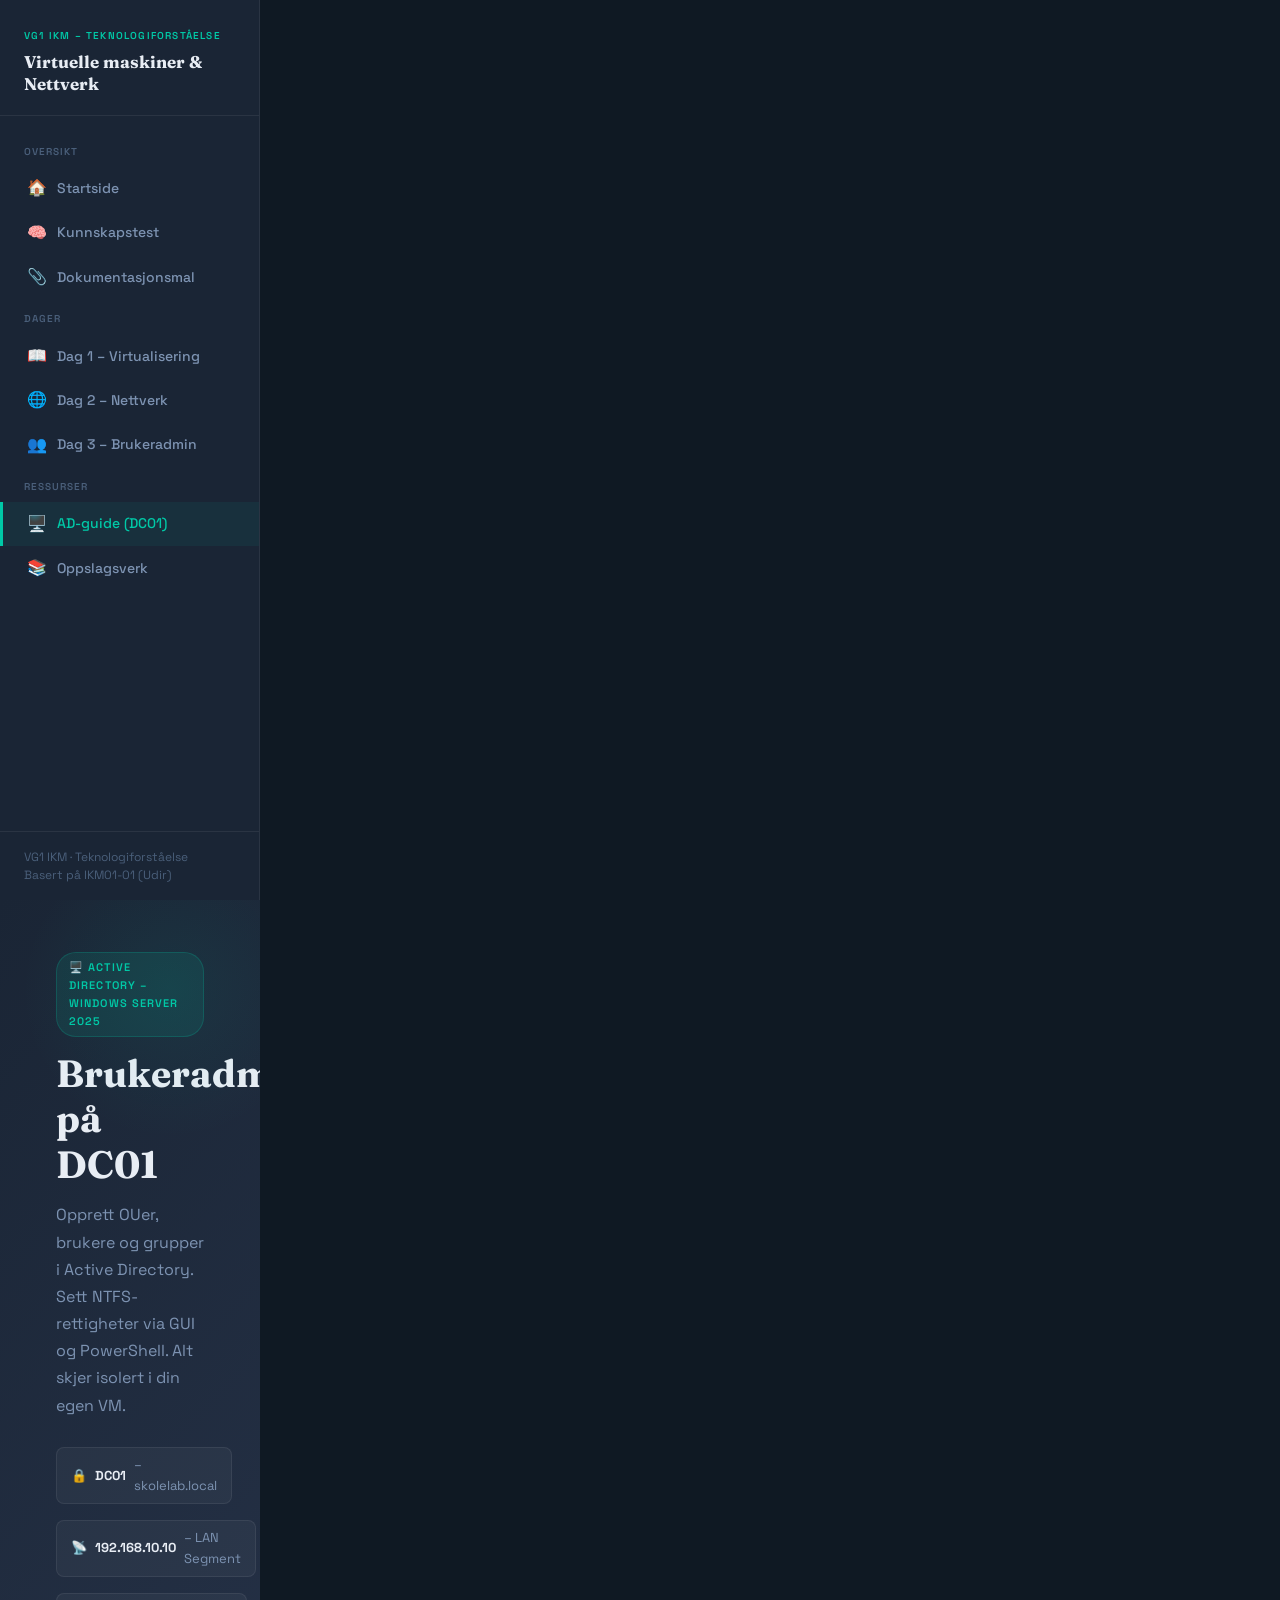
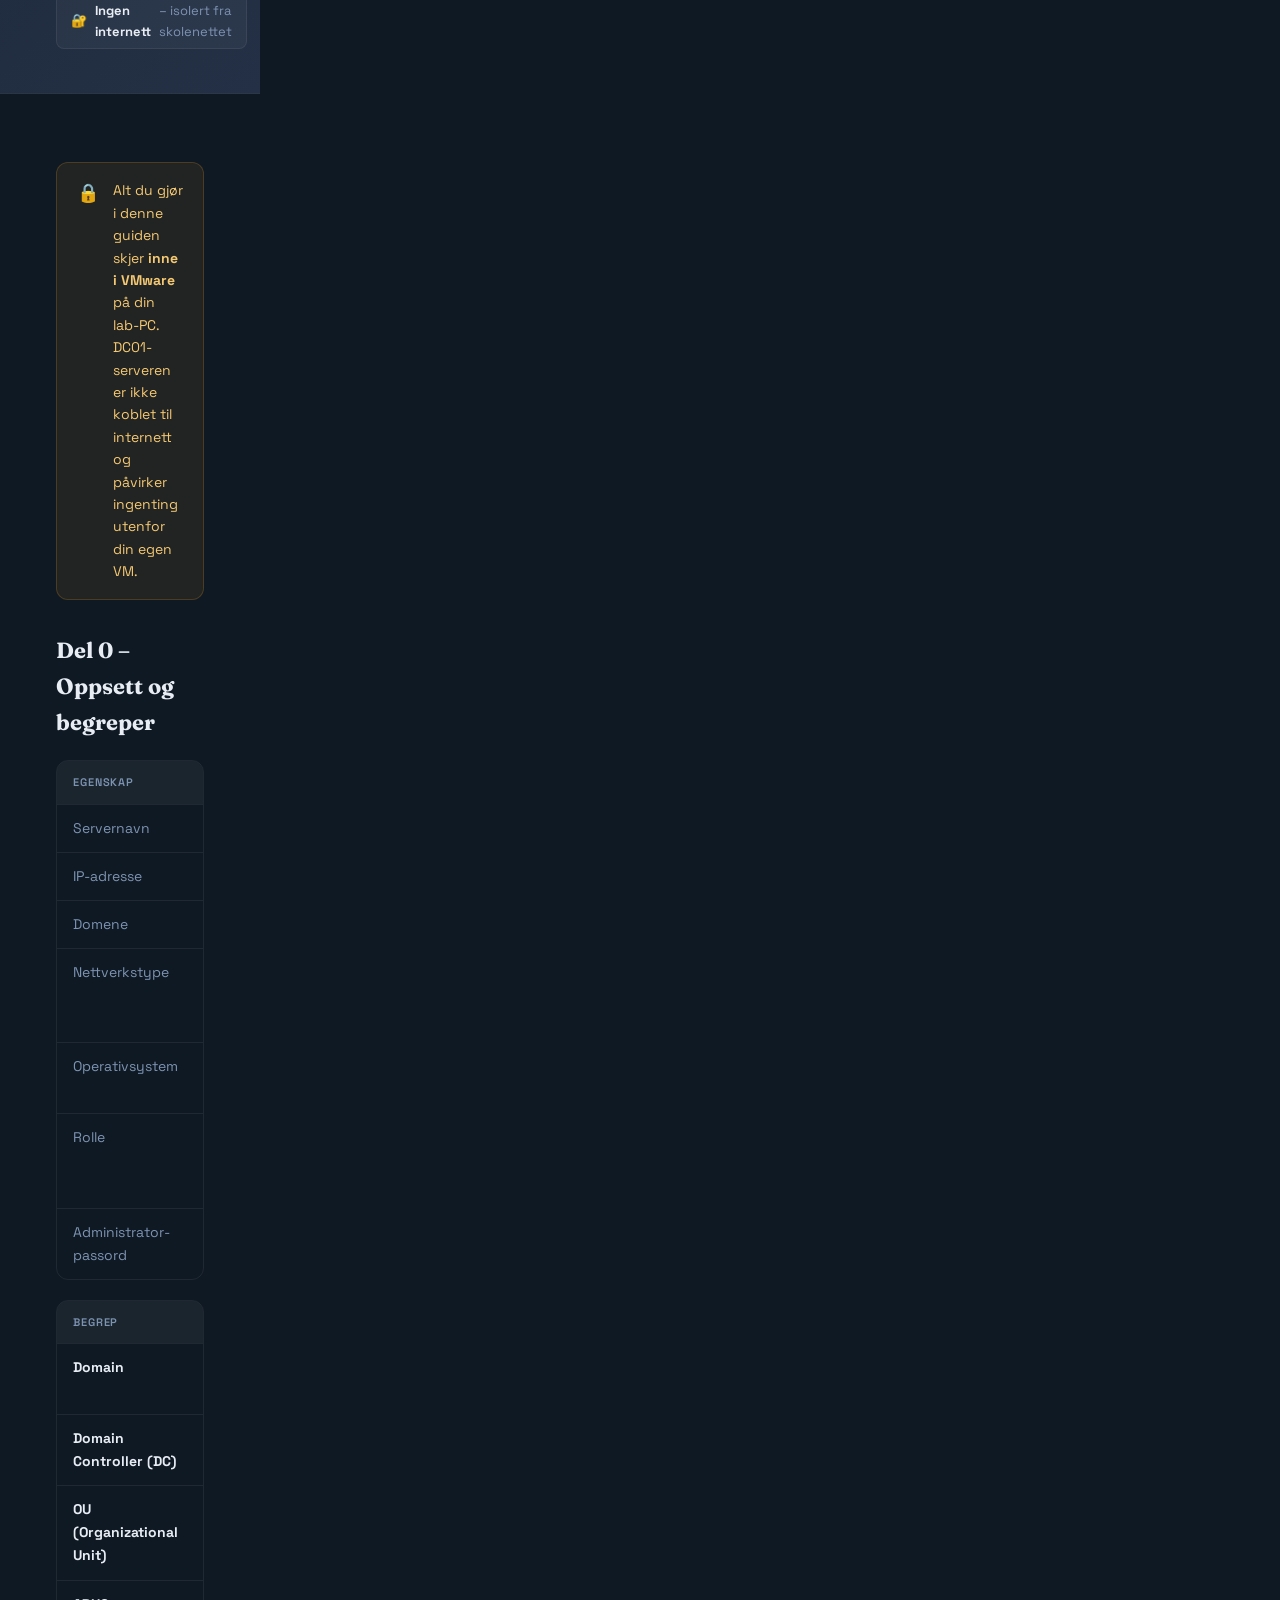
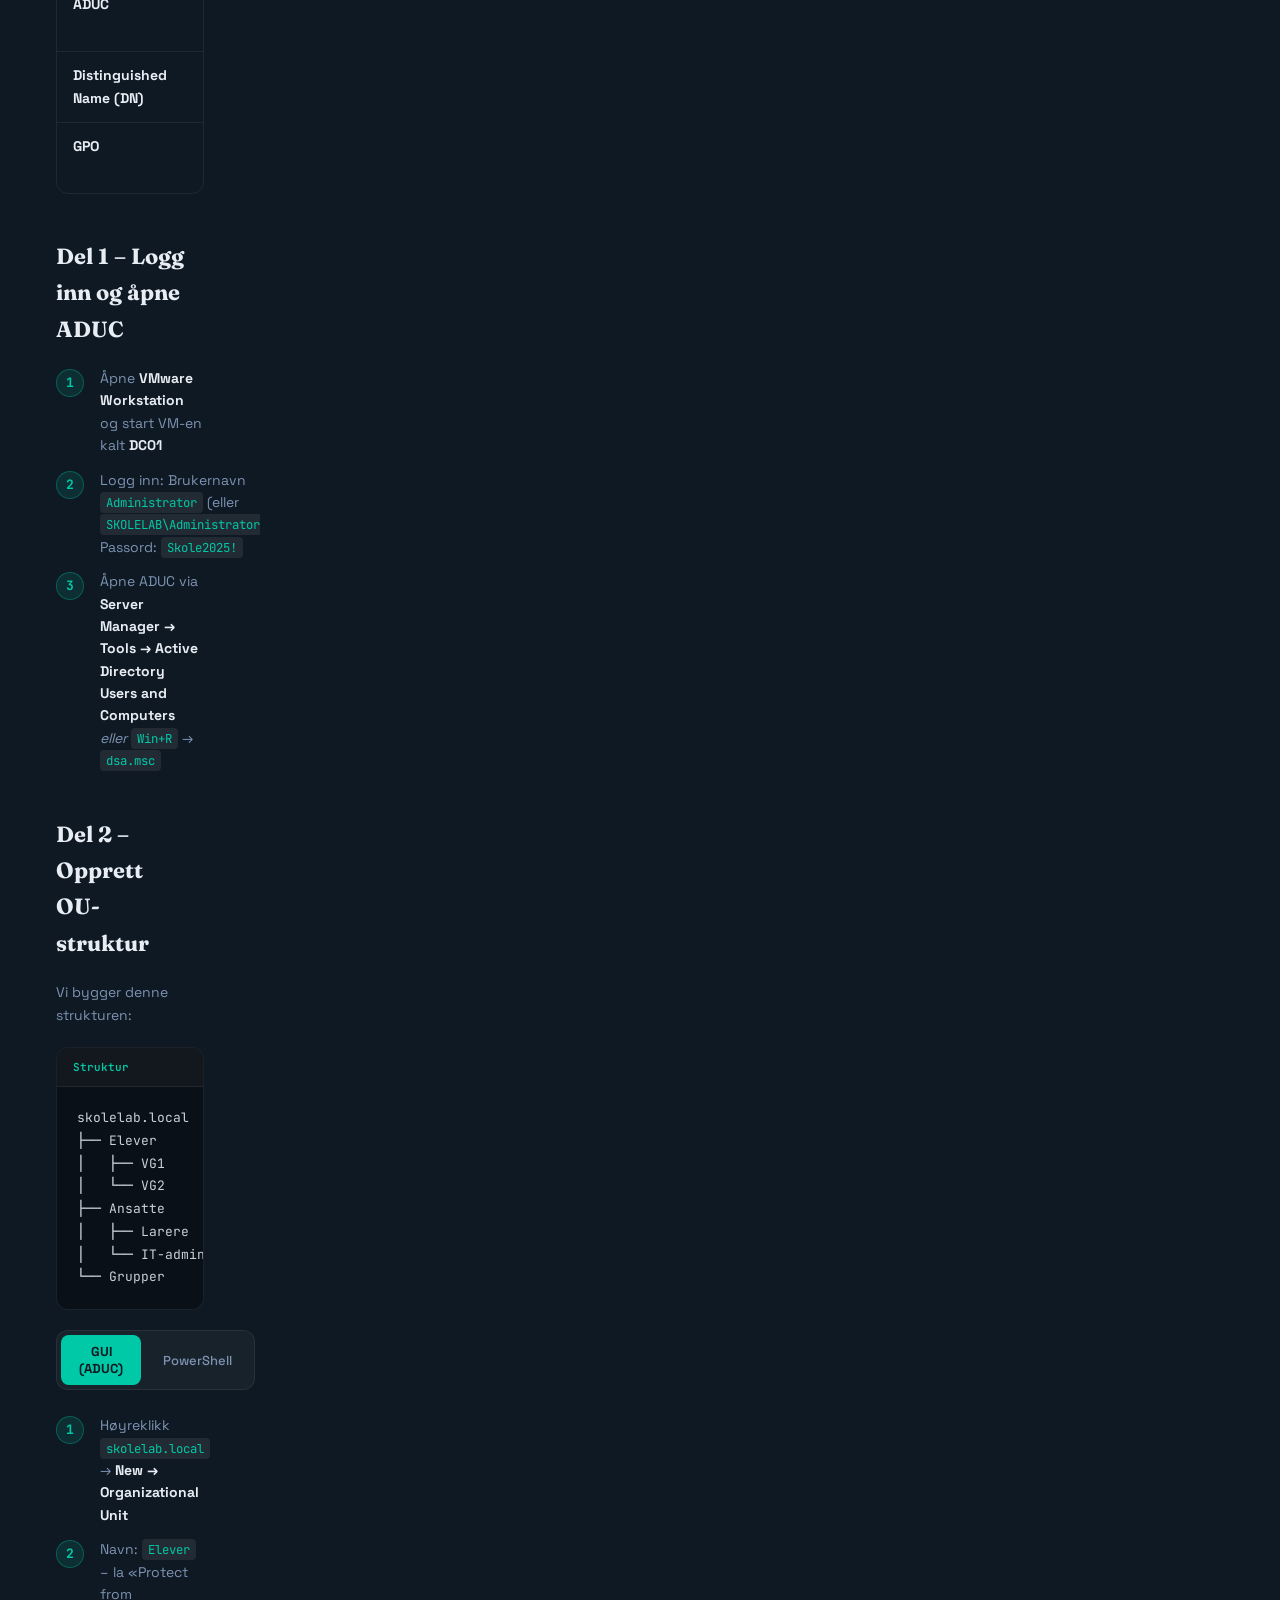
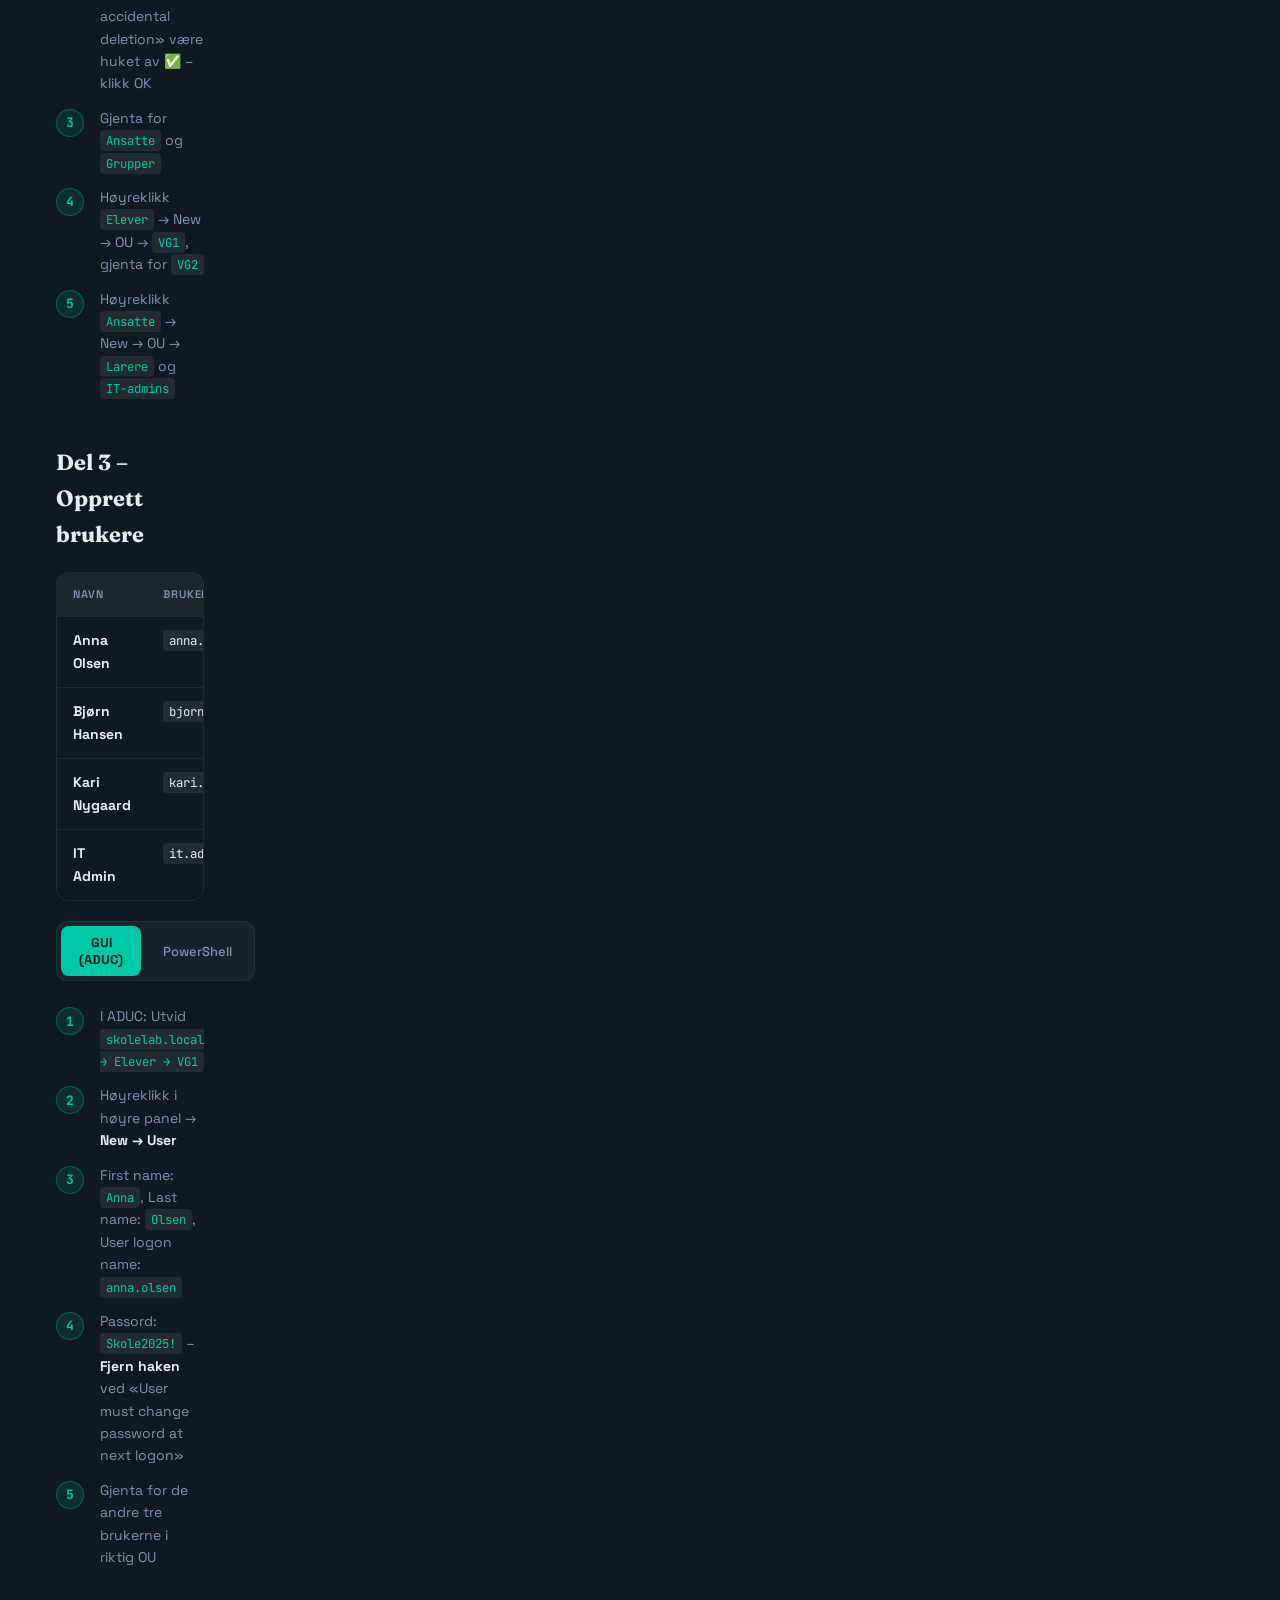
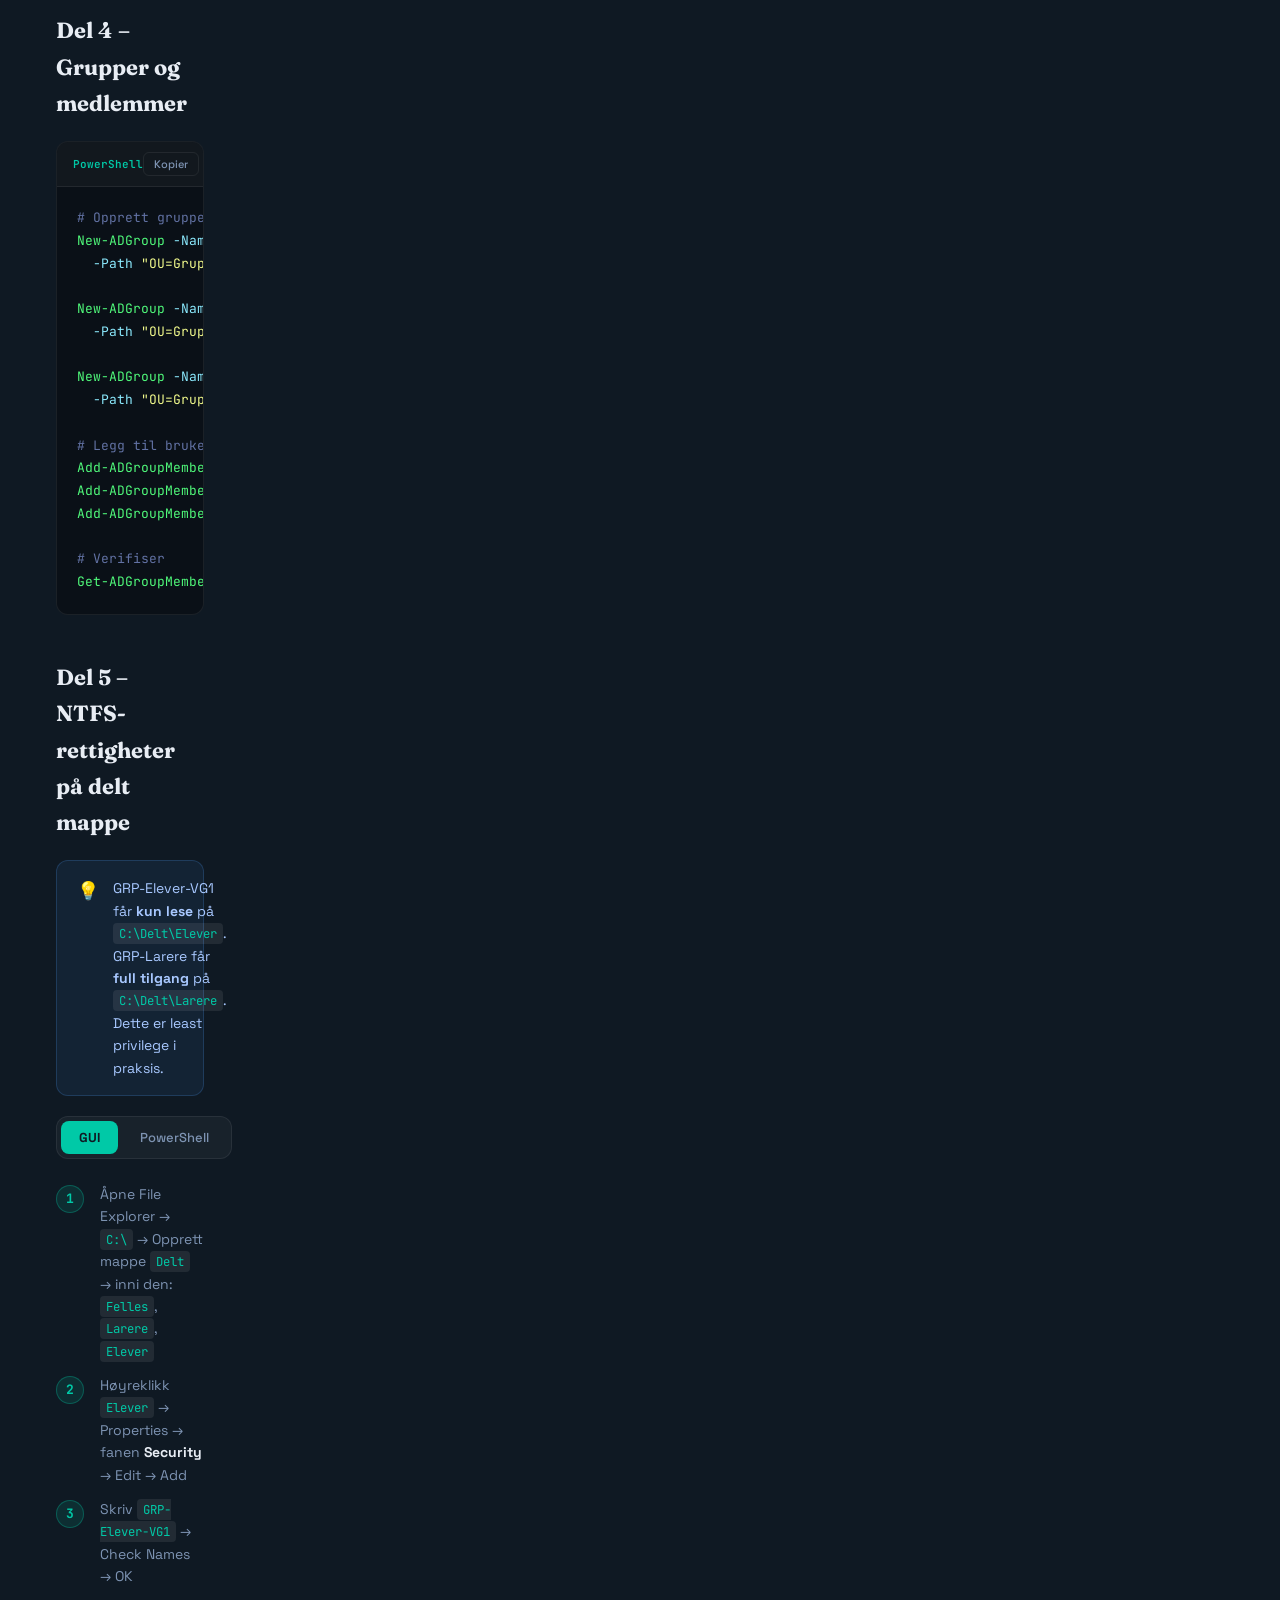
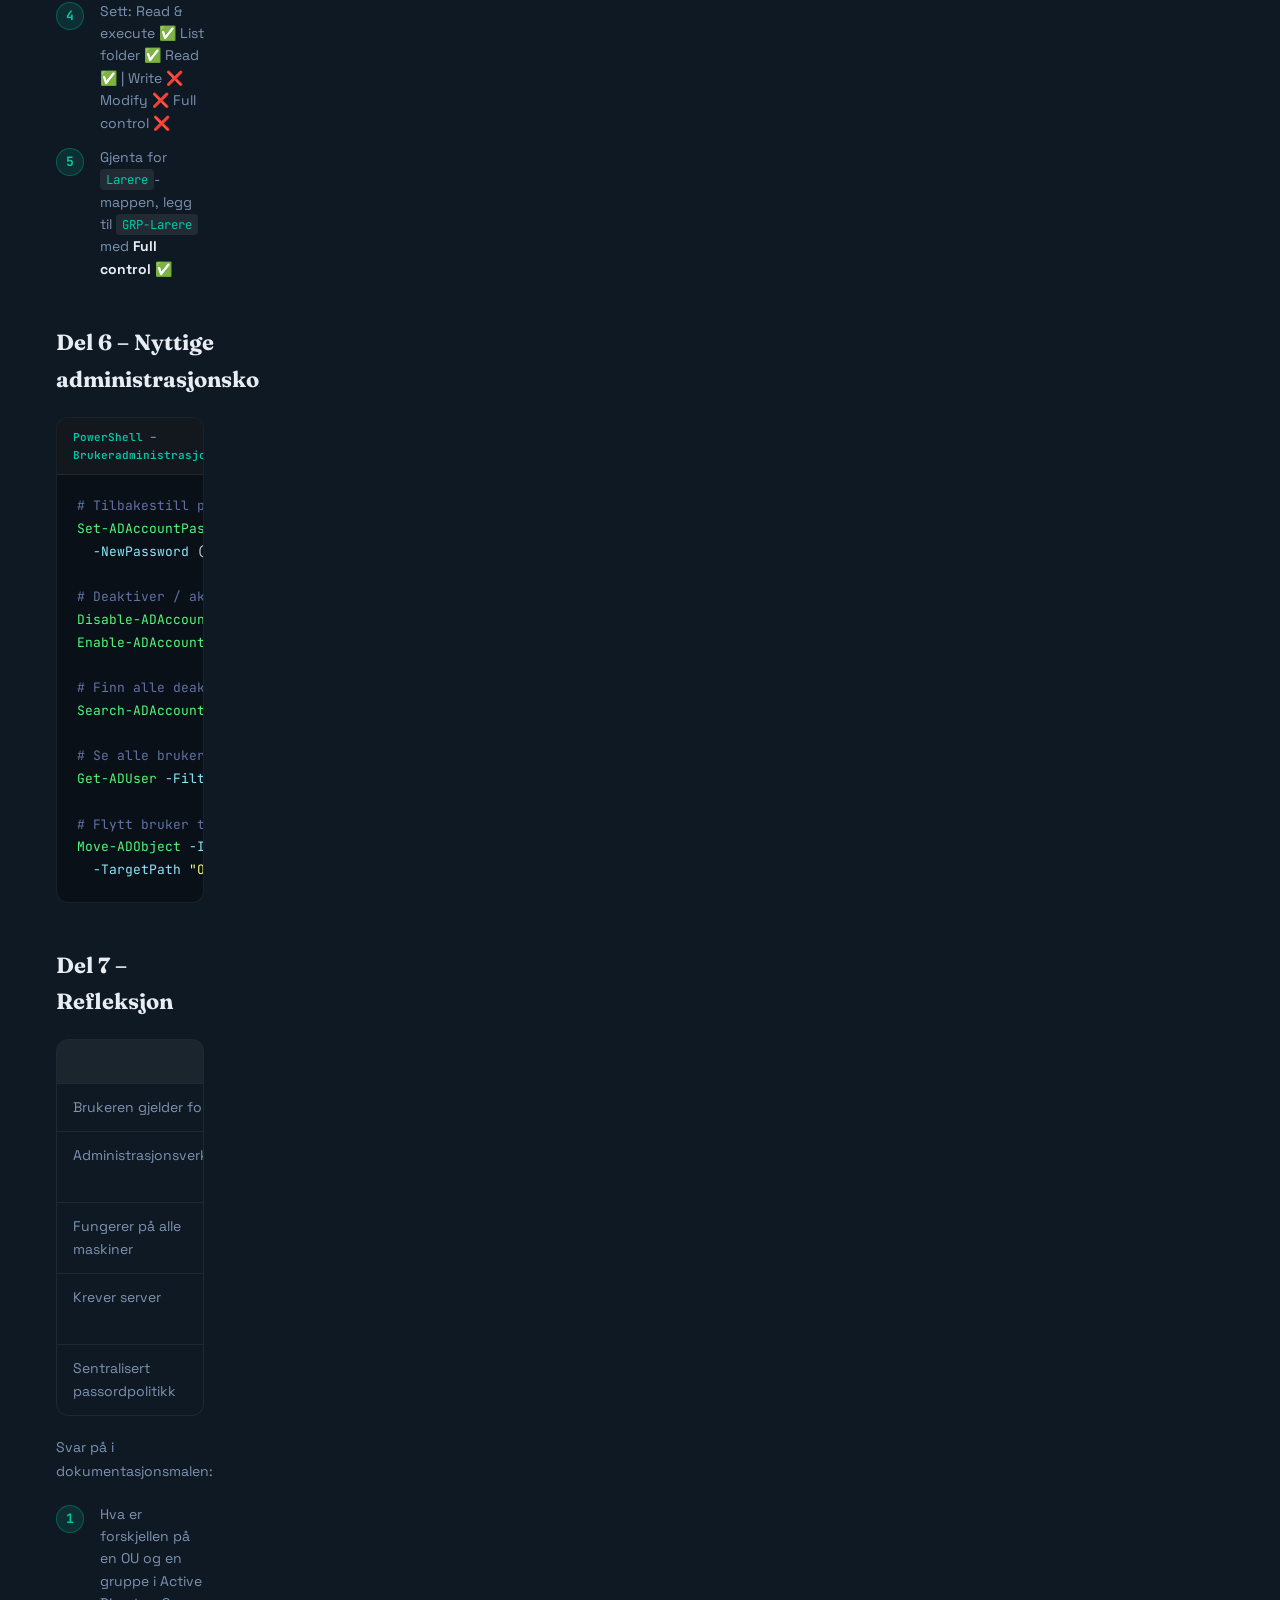
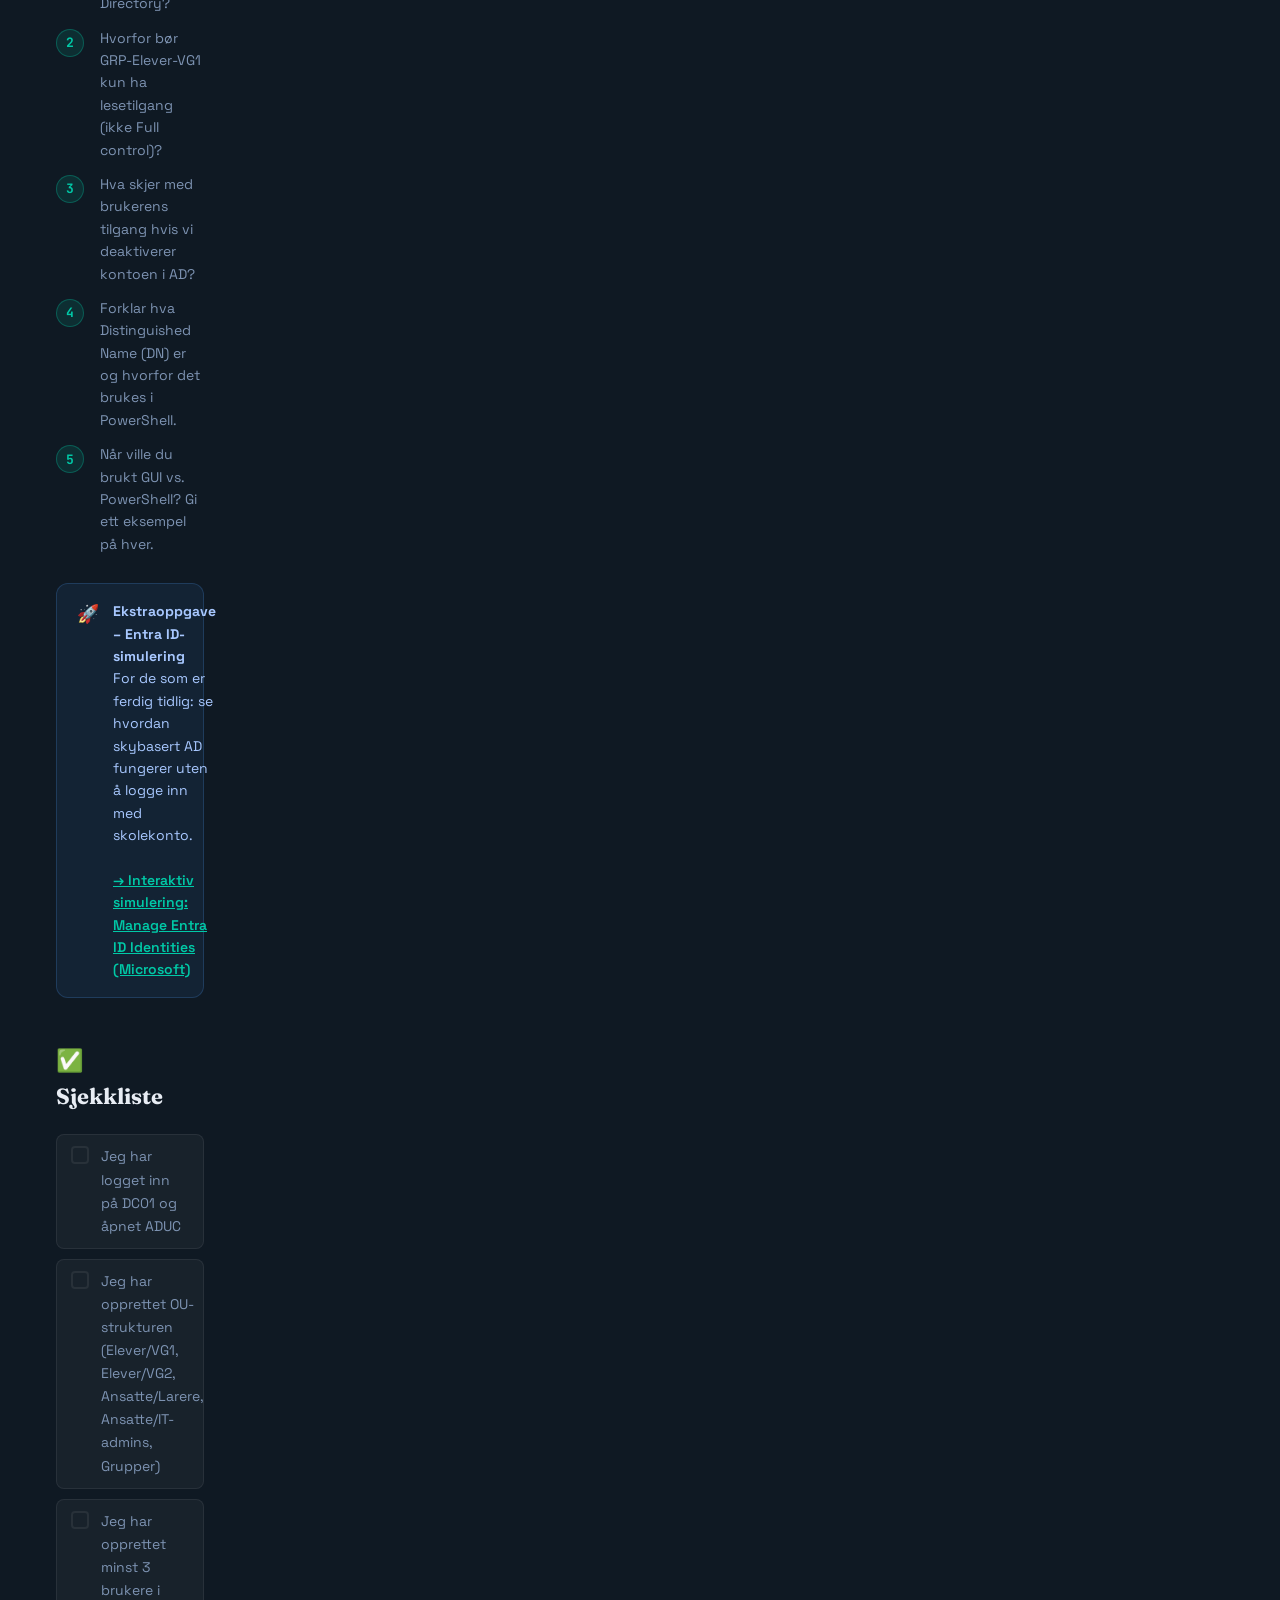
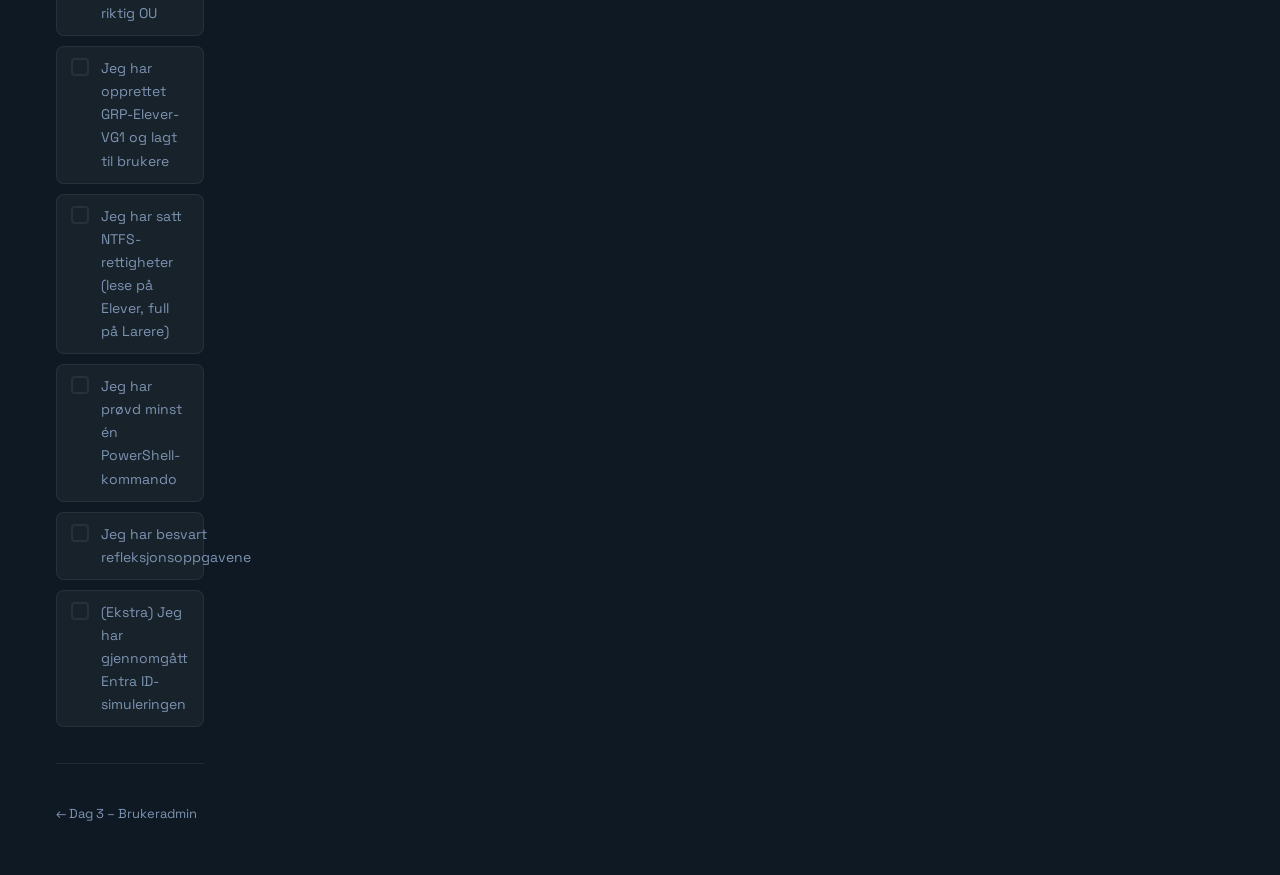
==== ad-guide.html @ b063b57e "Erstatt alle filer fra lokal versjon Co-Authored-By: Claude Sonnet 4.6 <noreply@anthropic.com>" ====
<!DOCTYPE html>
<html lang="no">
<head>
  <meta charset="UTF-8">
  <meta name="viewport" content="width=device-width, initial-scale=1.0">
  <title>AD-guide – DC01 | VG1 IKM</title>
  <link rel="stylesheet" href="/css/style.css">
</head>
<body>
<div class="site-wrapper">
  <aside class="sidebar">
    <div class="sidebar-logo"><div class="logo-tag">VG1 IKM – Teknologiforståelse</div><h1>Virtuelle maskiner & Nettverk</h1></div>
    <nav class="sidebar-nav">
      <div class="nav-section-label">Oversikt</div>
      <a href="index.html" class="nav-link"><span class="icon">🏠</span> Startside</a>
      <a href="kunnskapstest.html" class="nav-link"><span class="icon">🧠</span> Kunnskapstest</a>
      <a href="dokumentasjonsmal.html" class="nav-link"><span class="icon">📎</span> Dokumentasjonsmal</a>
      <div class="nav-section-label">Dager</div>
      <a href="dag1.html" class="nav-link"><span class="icon">📖</span> Dag 1 – Virtualisering</a>
      <a href="dag2.html" class="nav-link"><span class="icon">🌐</span> Dag 2 – Nettverk</a>
      <a href="dag3.html" class="nav-link"><span class="icon">👥</span> Dag 3 – Brukeradmin</a>
      <div class="nav-section-label">Ressurser</div>
      <a href="ad-guide.html" class="nav-link active"><span class="icon">🖥️</span> AD-guide (DC01)</a>
      <a href="oppslagsverk.html" class="nav-link"><span class="icon">📚</span> Oppslagsverk</a>
    </nav>
    <div class="sidebar-footer">VG1 IKM · Teknologiforståelse<br>Basert på IKM01-01 (Udir)</div>
  </aside>
  <div class="overlay"></div>
  <div class="main-content">
    <div class="mobile-header"><h1>VG1 IKM</h1><button class="hamburger">☰</button></div>
    <header class="page-hero">
      <div class="hero-eyebrow">🖥️ Active Directory – Windows Server 2025</div>
      <h1>Brukeradmin på DC01</h1>
      <p class="lead">Opprett OUer, brukere og grupper i Active Directory. Sett NTFS-rettigheter via GUI og PowerShell. Alt skjer isolert i din egen VM.</p>
      <div class="hero-meta">
        <div class="hero-meta-item">🔒 <strong>DC01</strong> – skolelab.local</div>
        <div class="hero-meta-item">📡 <strong>192.168.10.10</strong> – LAN Segment</div>
        <div class="hero-meta-item">🔐 <strong>Ingen internett</strong> – isolert fra skolenettet</div>
      </div>
    </header>
    <div class="content-area">

      <div class="callout warning"><span class="callout-icon">🔒</span><div>Alt du gjør i denne guiden skjer <strong>inne i VMware</strong> på din lab-PC. DC01-serveren er ikke koblet til internett og påvirker ingenting utenfor din egen VM.</div></div>

      <div class="section-header" style="margin-top:32px"><h2>Del 0 – Oppsett og begreper</h2><div class="section-line"></div></div>

      <div class="table-wrap">
        <table>
          <thead><tr><th>Egenskap</th><th>Verdi</th></tr></thead>
          <tbody>
            <tr><td>Servernavn</td><td><code>DC01</code></td></tr>
            <tr><td>IP-adresse</td><td><code>192.168.10.10</code></td></tr>
            <tr><td>Domene</td><td><code>skolelab.local</code></td></tr>
            <tr><td>Nettverkstype</td><td>LAN Segment (ingen internett)</td></tr>
            <tr><td>Operativsystem</td><td>Windows Server 2025</td></tr>
            <tr><td>Rolle</td><td>Domain Controller (AD DS + DNS)</td></tr>
            <tr><td>Administrator-passord</td><td><code>Skole2025!</code></td></tr>
          </tbody>
        </table>
      </div>

      <div class="table-wrap" style="margin-top:16px">
        <table>
          <thead><tr><th>Begrep</th><th>Forklaring</th></tr></thead>
          <tbody>
            <tr><td><strong>Domain</strong></td><td>Logisk fellesskap av brukere og maskiner – her: <code>skolelab.local</code></td></tr>
            <tr><td><strong>Domain Controller (DC)</strong></td><td>Serveren som kjører AD DS og håndterer autentisering</td></tr>
            <tr><td><strong>OU (Organizational Unit)</strong></td><td>Mappe-lignende struktur i AD for å organisere objekter</td></tr>
            <tr><td><strong>ADUC</strong></td><td>Active Directory Users and Computers – det grafiske verktøyet</td></tr>
            <tr><td><strong>Distinguished Name (DN)</strong></td><td>Unik adresse: <code>CN=Anna,OU=Elever,DC=skolelab,DC=local</code></td></tr>
            <tr><td><strong>GPO</strong></td><td>Group Policy Object – innstillinger for brukere/maskiner i en OU</td></tr>
          </tbody>
        </table>
      </div>

      <div class="section-header" style="margin-top:44px"><h2>Del 1 – Logg inn og åpne ADUC</h2><div class="section-line"></div></div>
      <ol class="steps">
        <li><p>Åpne <strong>VMware Workstation</strong> og start VM-en kalt <strong>DC01</strong></p></li>
        <li><p>Logg inn: Brukernavn <code>Administrator</code> (eller <code>SKOLELAB\Administrator</code>), Passord: <code>Skole2025!</code></p></li>
        <li><p>Åpne ADUC via <strong>Server Manager → Tools → Active Directory Users and Computers</strong> <em>eller</em> <code>Win+R</code> → <code>dsa.msc</code></p></li>
      </ol>

      <div class="section-header" style="margin-top:44px"><h2>Del 2 – Opprett OU-struktur</h2><div class="section-line"></div></div>
      <p style="color:var(--text-muted);font-size:14px;margin-bottom:16px">Vi bygger denne strukturen:</p>
      <div class="code-block"><div class="code-header"><span class="code-lang">Struktur</span></div>
      <pre>skolelab.local
├── Elever
│   ├── VG1
│   └── VG2
├── Ansatte
│   ├── Larere
│   └── IT-admins
└── Grupper</pre></div>

      <div class="tab-group">
        <div class="tab-bar">
          <button class="tab-btn active" data-tab="ou-gui">GUI (ADUC)</button>
          <button class="tab-btn" data-tab="ou-ps">PowerShell</button>
        </div>
        <div class="tab-content active" data-tab-content="ou-gui">
          <ol class="steps">
            <li><p>Høyreklikk <code>skolelab.local</code> → <strong>New → Organizational Unit</strong></p></li>
            <li><p>Navn: <code>Elever</code> – la «Protect from accidental deletion» være huket av ✅ – klikk OK</p></li>
            <li><p>Gjenta for <code>Ansatte</code> og <code>Grupper</code></p></li>
            <li><p>Høyreklikk <code>Elever</code> → New → OU → <code>VG1</code>, gjenta for <code>VG2</code></p></li>
            <li><p>Høyreklikk <code>Ansatte</code> → New → OU → <code>Larere</code> og <code>IT-admins</code></p></li>
          </ol>
        </div>
        <div class="tab-content" data-tab-content="ou-ps">
          <div class="code-block"><div class="code-header"><span class="code-lang">PowerShell (Administrator)</span><button class="copy-btn">Kopier</button></div>
          <pre><span class="cm"># Hoved-OUer</span>
<span class="fn">New-ADOrganizationalUnit</span> <span class="va">-Name</span> <span class="st">"Elever"</span> <span class="va">-Path</span> <span class="st">"DC=skolelab,DC=local"</span>
<span class="fn">New-ADOrganizationalUnit</span> <span class="va">-Name</span> <span class="st">"Ansatte"</span> <span class="va">-Path</span> <span class="st">"DC=skolelab,DC=local"</span>
<span class="fn">New-ADOrganizationalUnit</span> <span class="va">-Name</span> <span class="st">"Grupper"</span> <span class="va">-Path</span> <span class="st">"DC=skolelab,DC=local"</span>

<span class="cm"># Under-OUer</span>
<span class="fn">New-ADOrganizationalUnit</span> <span class="va">-Name</span> <span class="st">"VG1"</span> <span class="va">-Path</span> <span class="st">"OU=Elever,DC=skolelab,DC=local"</span>
<span class="fn">New-ADOrganizationalUnit</span> <span class="va">-Name</span> <span class="st">"VG2"</span> <span class="va">-Path</span> <span class="st">"OU=Elever,DC=skolelab,DC=local"</span>
<span class="fn">New-ADOrganizationalUnit</span> <span class="va">-Name</span> <span class="st">"Larere"</span> <span class="va">-Path</span> <span class="st">"OU=Ansatte,DC=skolelab,DC=local"</span>
<span class="fn">New-ADOrganizationalUnit</span> <span class="va">-Name</span> <span class="st">"IT-admins"</span> <span class="va">-Path</span> <span class="st">"OU=Ansatte,DC=skolelab,DC=local"</span>

<span class="cm"># Verifiser</span>
<span class="fn">Get-ADOrganizationalUnit</span> <span class="va">-Filter</span> * | <span class="fn">Select-Object</span> Name, DistinguishedName</pre></div>
        </div>
      </div>

      <div class="section-header" style="margin-top:44px"><h2>Del 3 – Opprett brukere</h2><div class="section-line"></div></div>
      <div class="table-wrap"><table>
        <thead><tr><th>Navn</th><th>Brukernavn</th><th>OU</th><th>Passord</th></tr></thead>
        <tbody>
          <tr><td><strong>Anna Olsen</strong></td><td><code>anna.olsen</code></td><td>Elever/VG1</td><td><code>Skole2025!</code></td></tr>
          <tr><td><strong>Bjørn Hansen</strong></td><td><code>bjorn.hansen</code></td><td>Elever/VG1</td><td><code>Skole2025!</code></td></tr>
          <tr><td><strong>Kari Nygaard</strong></td><td><code>kari.nygaard</code></td><td>Ansatte/Larere</td><td><code>Skole2025!</code></td></tr>
          <tr><td><strong>IT Admin</strong></td><td><code>it.admin</code></td><td>Ansatte/IT-admins</td><td><code>Skole2025!</code></td></tr>
        </tbody>
      </table></div>

      <div class="tab-group" style="margin-top:16px">
        <div class="tab-bar">
          <button class="tab-btn active" data-tab="usr-gui">GUI (ADUC)</button>
          <button class="tab-btn" data-tab="usr-ps">PowerShell</button>
        </div>
        <div class="tab-content active" data-tab-content="usr-gui">
          <ol class="steps">
            <li><p>I ADUC: Utvid <code>skolelab.local → Elever → VG1</code></p></li>
            <li><p>Høyreklikk i høyre panel → <strong>New → User</strong></p></li>
            <li><p>First name: <code>Anna</code>, Last name: <code>Olsen</code>, User logon name: <code>anna.olsen</code></p></li>
            <li><p>Passord: <code>Skole2025!</code> – <strong>Fjern haken</strong> ved «User must change password at next logon»</p></li>
            <li><p>Gjenta for de andre tre brukerne i riktig OU</p></li>
          </ol>
        </div>
        <div class="tab-content" data-tab-content="usr-ps">
          <div class="code-block"><div class="code-header"><span class="code-lang">PowerShell</span><button class="copy-btn">Kopier</button></div>
          <pre><span class="va">$passord</span> = <span class="fn">ConvertTo-SecureString</span> <span class="st">"Skole2025!"</span> <span class="va">-AsPlainText</span> <span class="va">-Force</span>

<span class="fn">New-ADUser</span> <span class="va">-Name</span> <span class="st">"Anna Olsen"</span> <span class="va">-GivenName</span> <span class="st">"Anna"</span> <span class="va">-Surname</span> <span class="st">"Olsen"</span> `
  <span class="va">-SamAccountName</span> <span class="st">"anna.olsen"</span> <span class="va">-UserPrincipalName</span> <span class="st">"anna.olsen@skolelab.local"</span> `
  <span class="va">-Path</span> <span class="st">"OU=VG1,OU=Elever,DC=skolelab,DC=local"</span> `
  <span class="va">-AccountPassword</span> <span class="va">$passord</span> <span class="va">-Enabled</span> <span class="va">$true</span> <span class="va">-Department</span> <span class="st">"VG1 IKM"</span>

<span class="fn">New-ADUser</span> <span class="va">-Name</span> <span class="st">"Bjørn Hansen"</span> <span class="va">-GivenName</span> <span class="st">"Bjørn"</span> <span class="va">-Surname</span> <span class="st">"Hansen"</span> `
  <span class="va">-SamAccountName</span> <span class="st">"bjorn.hansen"</span> <span class="va">-UserPrincipalName</span> <span class="st">"bjorn.hansen@skolelab.local"</span> `
  <span class="va">-Path</span> <span class="st">"OU=VG1,OU=Elever,DC=skolelab,DC=local"</span> `
  <span class="va">-AccountPassword</span> <span class="va">$passord</span> <span class="va">-Enabled</span> <span class="va">$true</span> <span class="va">-Department</span> <span class="st">"VG1 IKM"</span>

<span class="fn">New-ADUser</span> <span class="va">-Name</span> <span class="st">"Kari Nygaard"</span> <span class="va">-GivenName</span> <span class="st">"Kari"</span> <span class="va">-Surname</span> <span class="st">"Nygaard"</span> `
  <span class="va">-SamAccountName</span> <span class="st">"kari.nygaard"</span> <span class="va">-UserPrincipalName</span> <span class="st">"kari.nygaard@skolelab.local"</span> `
  <span class="va">-Path</span> <span class="st">"OU=Larere,OU=Ansatte,DC=skolelab,DC=local"</span> `
  <span class="va">-AccountPassword</span> <span class="va">$passord</span> <span class="va">-Enabled</span> <span class="va">$true</span> <span class="va">-Department</span> <span class="st">"Undervisning"</span>

<span class="fn">New-ADUser</span> <span class="va">-Name</span> <span class="st">"IT Admin"</span> <span class="va">-SamAccountName</span> <span class="st">"it.admin"</span> `
  <span class="va">-UserPrincipalName</span> <span class="st">"it.admin@skolelab.local"</span> `
  <span class="va">-Path</span> <span class="st">"OU=IT-admins,OU=Ansatte,DC=skolelab,DC=local"</span> `
  <span class="va">-AccountPassword</span> <span class="va">$passord</span> <span class="va">-Enabled</span> <span class="va">$true</span> <span class="va">-Department</span> <span class="st">"IT-drift"</span>

<span class="cm"># Verifiser</span>
<span class="fn">Get-ADUser</span> <span class="va">-Filter</span> * <span class="va">-Properties</span> Department | <span class="fn">Select-Object</span> Name, SamAccountName, Department, Enabled</pre></div>
        </div>
      </div>

      <div class="section-header" style="margin-top:44px"><h2>Del 4 – Grupper og medlemmer</h2><div class="section-line"></div></div>

      <div class="code-block"><div class="code-header"><span class="code-lang">PowerShell</span><button class="copy-btn">Kopier</button></div>
      <pre><span class="cm"># Opprett grupper</span>
<span class="fn">New-ADGroup</span> <span class="va">-Name</span> <span class="st">"GRP-Elever-VG1"</span> <span class="va">-GroupScope</span> Global <span class="va">-GroupCategory</span> Security `
  <span class="va">-Path</span> <span class="st">"OU=Grupper,DC=skolelab,DC=local"</span>

<span class="fn">New-ADGroup</span> <span class="va">-Name</span> <span class="st">"GRP-Larere"</span> <span class="va">-GroupScope</span> Global <span class="va">-GroupCategory</span> Security `
  <span class="va">-Path</span> <span class="st">"OU=Grupper,DC=skolelab,DC=local"</span>

<span class="fn">New-ADGroup</span> <span class="va">-Name</span> <span class="st">"GRP-IT-admins"</span> <span class="va">-GroupScope</span> Global <span class="va">-GroupCategory</span> Security `
  <span class="va">-Path</span> <span class="st">"OU=Grupper,DC=skolelab,DC=local"</span>

<span class="cm"># Legg til brukere</span>
<span class="fn">Add-ADGroupMember</span> <span class="va">-Identity</span> <span class="st">"GRP-Elever-VG1"</span> <span class="va">-Members</span> <span class="st">"anna.olsen"</span>,<span class="st">"bjorn.hansen"</span>
<span class="fn">Add-ADGroupMember</span> <span class="va">-Identity</span> <span class="st">"GRP-Larere"</span> <span class="va">-Members</span> <span class="st">"kari.nygaard"</span>
<span class="fn">Add-ADGroupMember</span> <span class="va">-Identity</span> <span class="st">"GRP-IT-admins"</span> <span class="va">-Members</span> <span class="st">"it.admin"</span>

<span class="cm"># Verifiser</span>
<span class="fn">Get-ADGroupMember</span> <span class="va">-Identity</span> <span class="st">"GRP-Elever-VG1"</span> | <span class="fn">Select-Object</span> Name, SamAccountName</pre></div>

      <div class="section-header" style="margin-top:44px"><h2>Del 5 – NTFS-rettigheter på delt mappe</h2><div class="section-line"></div></div>
      <div class="callout info"><span class="callout-icon">💡</span><div>GRP-Elever-VG1 får <strong>kun lese</strong> på <code>C:\Delt\Elever</code>. GRP-Larere får <strong>full tilgang</strong> på <code>C:\Delt\Larere</code>. Dette er least privilege i praksis.</div></div>

      <div class="tab-group" style="margin-top:16px">
        <div class="tab-bar">
          <button class="tab-btn active" data-tab="ntfs-gui">GUI</button>
          <button class="tab-btn" data-tab="ntfs-ps">PowerShell</button>
        </div>
        <div class="tab-content active" data-tab-content="ntfs-gui">
          <ol class="steps">
            <li><p>Åpne File Explorer → <code>C:\</code> → Opprett mappe <code>Delt</code> → inni den: <code>Felles</code>, <code>Larere</code>, <code>Elever</code></p></li>
            <li><p>Høyreklikk <code>Elever</code> → Properties → fanen <strong>Security</strong> → Edit → Add</p></li>
            <li><p>Skriv <code>GRP-Elever-VG1</code> → Check Names → OK</p></li>
            <li><p>Sett: Read & execute ✅ List folder ✅ Read ✅ | Write ❌ Modify ❌ Full control ❌</p></li>
            <li><p>Gjenta for <code>Larere</code>-mappen, legg til <code>GRP-Larere</code> med <strong>Full control ✅</strong></p></li>
          </ol>
        </div>
        <div class="tab-content" data-tab-content="ntfs-ps">
          <div class="code-block"><div class="code-header"><span class="code-lang">PowerShell</span><button class="copy-btn">Kopier</button></div>
          <pre><span class="cm"># Opprett mappestruktur</span>
<span class="fn">New-Item</span> <span class="va">-ItemType</span> Directory <span class="va">-Path</span> <span class="st">"C:\Delt\Felles"</span> <span class="va">-Force</span>
<span class="fn">New-Item</span> <span class="va">-ItemType</span> Directory <span class="va">-Path</span> <span class="st">"C:\Delt\Larere"</span> <span class="va">-Force</span>
<span class="fn">New-Item</span> <span class="va">-ItemType</span> Directory <span class="va">-Path</span> <span class="st">"C:\Delt\Elever"</span> <span class="va">-Force</span>

<span class="cm"># Lesetilgang for elever</span>
<span class="va">$acl</span> = <span class="fn">Get-Acl</span> <span class="st">"C:\Delt\Elever"</span>
<span class="va">$regel</span> = <span class="fn">New-Object</span> System.Security.AccessControl.FileSystemAccessRule(
  <span class="st">"SKOLELAB\GRP-Elever-VG1"</span>, <span class="st">"ReadAndExecute"</span>,
  <span class="st">"ContainerInherit,ObjectInherit"</span>, <span class="st">"None"</span>, <span class="st">"Allow"</span>)
<span class="va">$acl</span>.SetAccessRule(<span class="va">$regel</span>)
<span class="fn">Set-Acl</span> <span class="va">-Path</span> <span class="st">"C:\Delt\Elever"</span> <span class="va">-AclObject</span> <span class="va">$acl</span>

<span class="cm"># Full tilgang for lærere</span>
<span class="va">$acl2</span> = <span class="fn">Get-Acl</span> <span class="st">"C:\Delt\Larere"</span>
<span class="va">$regel2</span> = <span class="fn">New-Object</span> System.Security.AccessControl.FileSystemAccessRule(
  <span class="st">"SKOLELAB\GRP-Larere"</span>, <span class="st">"FullControl"</span>,
  <span class="st">"ContainerInherit,ObjectInherit"</span>, <span class="st">"None"</span>, <span class="st">"Allow"</span>)
<span class="va">$acl2</span>.SetAccessRule(<span class="va">$regel2</span>)
<span class="fn">Set-Acl</span> <span class="va">-Path</span> <span class="st">"C:\Delt\Larere"</span> <span class="va">-AclObject</span> <span class="va">$acl2</span>

<span class="cm"># Verifiser</span>
(<span class="fn">Get-Acl</span> <span class="st">"C:\Delt\Elever"</span>).Access | <span class="fn">Select-Object</span> IdentityReference, FileSystemRights</pre></div>
        </div>
      </div>

      <div class="section-header" style="margin-top:44px"><h2>Del 6 – Nyttige administrasjonskommandoer</h2><div class="section-line"></div></div>
      <div class="code-block"><div class="code-header"><span class="code-lang">PowerShell – Brukeradministrasjon</span><button class="copy-btn">Kopier</button></div>
      <pre><span class="cm"># Tilbakestill passord</span>
<span class="fn">Set-ADAccountPassword</span> <span class="va">-Identity</span> <span class="st">"anna.olsen"</span> <span class="va">-Reset</span> `
  <span class="va">-NewPassword</span> (<span class="fn">ConvertTo-SecureString</span> <span class="st">"NyttPassord2025!"</span> <span class="va">-AsPlainText</span> <span class="va">-Force</span>)

<span class="cm"># Deaktiver / aktiver konto</span>
<span class="fn">Disable-ADAccount</span> <span class="va">-Identity</span> <span class="st">"bjorn.hansen"</span>
<span class="fn">Enable-ADAccount</span> <span class="va">-Identity</span> <span class="st">"bjorn.hansen"</span>

<span class="cm"># Finn alle deaktiverte kontoer</span>
<span class="fn">Search-ADAccount</span> <span class="va">-AccountDisabled</span> | <span class="fn">Select-Object</span> Name, SamAccountName

<span class="cm"># Se alle brukere i en OU</span>
<span class="fn">Get-ADUser</span> <span class="va">-Filter</span> * <span class="va">-SearchBase</span> <span class="st">"OU=VG1,OU=Elever,DC=skolelab,DC=local"</span> | <span class="fn">Select-Object</span> Name, Enabled

<span class="cm"># Flytt bruker til annen OU</span>
<span class="fn">Move-ADObject</span> <span class="va">-Identity</span> <span class="st">"CN=Anna Olsen,OU=VG1,OU=Elever,DC=skolelab,DC=local"</span> `
  <span class="va">-TargetPath</span> <span class="st">"OU=VG2,OU=Elever,DC=skolelab,DC=local"</span></pre></div>

      <div class="section-header" style="margin-top:44px"><h2>Del 7 – Refleksjon</h2><div class="section-line"></div></div>
      <div class="table-wrap"><table>
        <thead><tr><th></th><th>Lokal (ingen domene)</th><th>Active Directory</th></tr></thead>
        <tbody>
          <tr><td>Brukeren gjelder for</td><td>Kun én maskin</td><td>Hele domenet</td></tr>
          <tr><td>Administrasjonsverktøy</td><td><code>lusrmgr.msc</code>, <code>net user</code></td><td>ADUC, PowerShell AD-modul</td></tr>
          <tr><td>Fungerer på alle maskiner</td><td>❌</td><td>✅ (domenepålogging)</td></tr>
          <tr><td>Krever server</td><td>❌</td><td>✅ (Domain Controller)</td></tr>
          <tr><td>Sentralisert passordpolitikk</td><td>❌</td><td>✅ GPO</td></tr>
        </tbody>
      </table></div>

      <p style="color:var(--text-muted);font-size:14px;margin:16px 0 8px">Svar på i dokumentasjonsmalen:</p>
      <ol class="steps">
        <li><p>Hva er forskjellen på en OU og en gruppe i Active Directory?</p></li>
        <li><p>Hvorfor bør GRP-Elever-VG1 kun ha lesetilgang (ikke Full control)?</p></li>
        <li><p>Hva skjer med brukerens tilgang hvis vi deaktiverer kontoen i AD?</p></li>
        <li><p>Forklar hva Distinguished Name (DN) er og hvorfor det brukes i PowerShell.</p></li>
        <li><p>Når ville du brukt GUI vs. PowerShell? Gi ett eksempel på hver.</p></li>
      </ol>

      <div class="callout info" style="margin-top:28px"><span class="callout-icon">🚀</span><div>
        <strong>Ekstraoppgave – Entra ID-simulering</strong><br>
        For de som er ferdig tidlig: se hvordan skybasert AD fungerer uten å logge inn med skolekonto.<br><br>
        <a href="https://mslabs.cloudguides.com/guides/AZ-104%20Exam%20Guide%20-%20Microsoft%20Azure%20Administrator%20Exercise%201" target="_blank" style="color:var(--teal);font-weight:600">→ Interaktiv simulering: Manage Entra ID Identities (Microsoft)</a>
      </div></div>

      <div class="section-header" style="margin-top:44px"><h2>✅ Sjekkliste</h2><div class="section-line"></div></div>
      <ul class="checklist">
        <li><span class="check-box"></span> Jeg har logget inn på DC01 og åpnet ADUC</li>
        <li><span class="check-box"></span> Jeg har opprettet OU-strukturen (Elever/VG1, Elever/VG2, Ansatte/Larere, Ansatte/IT-admins, Grupper)</li>
        <li><span class="check-box"></span> Jeg har opprettet minst 3 brukere i riktig OU</li>
        <li><span class="check-box"></span> Jeg har opprettet GRP-Elever-VG1 og lagt til brukere</li>
        <li><span class="check-box"></span> Jeg har satt NTFS-rettigheter (lese på Elever, full på Larere)</li>
        <li><span class="check-box"></span> Jeg har prøvd minst én PowerShell-kommando</li>
        <li><span class="check-box"></span> Jeg har besvart refleksjonsoppgavene</li>
        <li><span class="check-box"></span> (Ekstra) Jeg har gjennomgått Entra ID-simuleringen</li>
      </ul>
      <hr class="divider">
      <a href="dag3.html" style="color:var(--text-muted);text-decoration:none;font-size:13px">← Dag 3 – Brukeradmin</a>
    </div>
  </div>
</div>
<script src="/js/main.js"></script>
</body>
</html>
---- css/style.css ----
@import url('https://fonts.googleapis.com/css2?family=Space+Grotesk:wght@300;400;500;600;700&family=JetBrains+Mono:wght@400;500&family=Fraunces:ital,opsz,wght@0,9..144,300;0,9..144,700;1,9..144,400&display=swap');

:root {
  --navy: #0f1923;
  --navy-light: #1a2535;
  --navy-mid: #243045;
  --teal: #00c9a7;
  --teal-dim: #00a388;
  --amber: #f5a623;
  --blue: #4a9eff;
  --red: #ff4d6d;
  --text: #e8edf4;
  --text-muted: #7d93b2;
  --text-dim: #4a5f7a;
  --border: rgba(255,255,255,0.07);
  --card-bg: rgba(255,255,255,0.04);
  --card-hover: rgba(255,255,255,0.07);
  --radius: 12px;
  --radius-sm: 8px;
  --mono: 'JetBrains Mono', monospace;
  --sans: 'Space Grotesk', sans-serif;
  --serif: 'Fraunces', serif;
  --transition: 0.2s ease;
}

*, *::before, *::after { box-sizing: border-box; margin: 0; padding: 0; }

html { scroll-behavior: smooth; }

body {
  font-family: var(--sans);
  background: var(--navy);
  color: var(--text);
  line-height: 1.65;
  font-size: 16px;
  min-height: 100vh;
  -webkit-font-smoothing: antialiased;
}

/* ─── LAYOUT ─── */
.site-wrapper { display: grid; grid-template-columns: 260px 1fr; min-height: 100vh; }

.sidebar {
  position: sticky;
  top: 0;
  height: 100vh;
  background: var(--navy-light);
  border-right: 1px solid var(--border);
  display: flex;
  flex-direction: column;
  overflow-y: auto;
  z-index: 100;
}

.main-content { overflow: hidden; }

/* ─── SIDEBAR ─── */
.sidebar-logo {
  padding: 28px 24px 20px;
  border-bottom: 1px solid var(--border);
}

.sidebar-logo .logo-tag {
  font-size: 10px;
  font-weight: 600;
  letter-spacing: 0.12em;
  text-transform: uppercase;
  color: var(--teal);
  margin-bottom: 6px;
}

.sidebar-logo h1 {
  font-family: var(--serif);
  font-size: 17px;
  font-weight: 700;
  color: var(--text);
  line-height: 1.3;
}

.sidebar-nav { padding: 16px 0; flex: 1; }

.nav-section-label {
  font-size: 10px;
  font-weight: 600;
  letter-spacing: 0.1em;
  text-transform: uppercase;
  color: var(--text-dim);
  padding: 12px 24px 6px;
}

.nav-link {
  display: flex;
  align-items: center;
  gap: 10px;
  padding: 9px 24px;
  color: var(--text-muted);
  text-decoration: none;
  font-size: 14px;
  font-weight: 500;
  border-left: 3px solid transparent;
  transition: var(--transition);
}

.nav-link:hover {
  color: var(--text);
  background: var(--card-bg);
  border-left-color: var(--border);
}

.nav-link.active {
  color: var(--teal);
  background: rgba(0,201,167,0.07);
  border-left-color: var(--teal);
}

.nav-link .icon { font-size: 16px; width: 20px; text-align: center; flex-shrink: 0; }

.nav-badge {
  margin-left: auto;
  font-size: 10px;
  font-weight: 600;
  padding: 2px 7px;
  border-radius: 20px;
  background: rgba(245,166,35,0.15);
  color: var(--amber);
}

.sidebar-footer {
  padding: 16px 24px;
  border-top: 1px solid var(--border);
  font-size: 12px;
  color: var(--text-dim);
  line-height: 1.5;
}

/* ─── HERO / PAGE HEADER ─── */
.page-hero {
  background: linear-gradient(135deg, var(--navy-light) 0%, var(--navy-mid) 100%);
  border-bottom: 1px solid var(--border);
  padding: 52px 56px 44px;
  position: relative;
  overflow: hidden;
}

.page-hero::before {
  content: '';
  position: absolute;
  top: -60px; right: -60px;
  width: 300px; height: 300px;
  background: radial-gradient(circle, rgba(0,201,167,0.08) 0%, transparent 70%);
  pointer-events: none;
}

.hero-eyebrow {
  display: inline-flex;
  align-items: center;
  gap: 8px;
  font-size: 11px;
  font-weight: 600;
  letter-spacing: 0.1em;
  text-transform: uppercase;
  color: var(--teal);
  margin-bottom: 14px;
  padding: 5px 12px;
  background: rgba(0,201,167,0.1);
  border-radius: 20px;
  border: 1px solid rgba(0,201,167,0.2);
}

.page-hero h1 {
  font-family: var(--serif);
  font-size: 38px;
  font-weight: 700;
  color: var(--text);
  line-height: 1.2;
  margin-bottom: 14px;
  max-width: 700px;
}

.page-hero .lead {
  font-size: 16px;
  color: var(--text-muted);
  max-width: 600px;
  line-height: 1.7;
}

.hero-meta {
  display: flex;
  flex-wrap: wrap;
  gap: 16px;
  margin-top: 28px;
}

.hero-meta-item {
  display: flex;
  align-items: center;
  gap: 8px;
  font-size: 13px;
  color: var(--text-muted);
  padding: 6px 14px;
  background: var(--card-bg);
  border: 1px solid var(--border);
  border-radius: var(--radius-sm);
}

.hero-meta-item strong { color: var(--text); }

/* ─── CONTENT AREA ─── */
.content-area { padding: 48px 56px; max-width: 960px; }

/* ─── CARDS ─── */
.card-grid { display: grid; grid-template-columns: repeat(auto-fill, minmax(260px, 1fr)); gap: 16px; margin: 24px 0; }

.card {
  background: var(--card-bg);
  border: 1px solid var(--border);
  border-radius: var(--radius);
  padding: 24px;
  text-decoration: none;
  color: inherit;
  display: flex;
  flex-direction: column;
  gap: 10px;
  transition: var(--transition);
  cursor: pointer;
}

.card:hover {
  background: var(--card-hover);
  border-color: rgba(255,255,255,0.12);
  transform: translateY(-2px);
  box-shadow: 0 8px 32px rgba(0,0,0,0.3);
}

.card-icon {
  width: 44px; height: 44px;
  border-radius: var(--radius-sm);
  display: flex; align-items: center; justify-content: center;
  font-size: 22px;
  background: rgba(255,255,255,0.06);
  margin-bottom: 4px;
}

.card-icon.teal { background: rgba(0,201,167,0.12); }
.card-icon.amber { background: rgba(245,166,35,0.12); }
.card-icon.blue { background: rgba(74,158,255,0.12); }
.card-icon.red { background: rgba(255,77,109,0.12); }

.card h3 { font-size: 15px; font-weight: 600; color: var(--text); }
.card p { font-size: 13px; color: var(--text-muted); line-height: 1.55; flex: 1; }

.card-footer {
  display: flex;
  align-items: center;
  gap: 6px;
  font-size: 12px;
  font-weight: 600;
  color: var(--teal);
  margin-top: 4px;
}

/* ─── SECTION HEADERS ─── */
.section-header {
  display: flex;
  align-items: baseline;
  gap: 14px;
  margin-bottom: 20px;
  margin-top: 44px;
}

.section-header:first-child { margin-top: 0; }

.section-header h2 {
  font-family: var(--serif);
  font-size: 22px;
  font-weight: 700;
  color: var(--text);
}

.section-line {
  flex: 1;
  height: 1px;
  background: var(--border);
}

/* ─── CALLOUT / INFO BOXES ─── */
.callout {
  border-radius: var(--radius);
  padding: 16px 20px;
  margin: 20px 0;
  display: flex;
  gap: 14px;
  align-items: flex-start;
  font-size: 14px;
  line-height: 1.6;
}

.callout.info { background: rgba(74,158,255,0.08); border: 1px solid rgba(74,158,255,0.2); color: #a8c8ff; }
.callout.warning { background: rgba(245,166,35,0.08); border: 1px solid rgba(245,166,35,0.2); color: #f5c873; }
.callout.success { background: rgba(0,201,167,0.08); border: 1px solid rgba(0,201,167,0.2); color: #5de8cc; }
.callout.danger { background: rgba(255,77,109,0.08); border: 1px solid rgba(255,77,109,0.2); color: #ff8fa3; }

.callout-icon { font-size: 18px; flex-shrink: 0; line-height: 1.6; }

/* ─── TABLES ─── */
.table-wrap { overflow-x: auto; margin: 20px 0; border-radius: var(--radius); border: 1px solid var(--border); }

table { width: 100%; border-collapse: collapse; font-size: 14px; }

thead tr { background: rgba(255,255,255,0.05); }
thead th { padding: 12px 16px; text-align: left; font-size: 11px; font-weight: 600; letter-spacing: 0.08em; text-transform: uppercase; color: var(--text-muted); white-space: nowrap; }
tbody tr { border-top: 1px solid var(--border); }
tbody tr:hover { background: var(--card-bg); }
tbody td { padding: 12px 16px; color: var(--text-muted); vertical-align: top; }
tbody td strong, tbody td code { color: var(--text); }

/* ─── CODE BLOCKS ─── */
.code-block {
  background: #0a1017;
  border: 1px solid var(--border);
  border-radius: var(--radius);
  overflow: hidden;
  margin: 20px 0;
}

.code-header {
  display: flex;
  align-items: center;
  justify-content: space-between;
  padding: 10px 16px;
  background: rgba(255,255,255,0.03);
  border-bottom: 1px solid var(--border);
  font-size: 12px;
  color: var(--text-dim);
}

.code-lang { font-weight: 600; color: var(--teal); font-family: var(--mono); font-size: 11px; }

.copy-btn {
  background: none;
  border: 1px solid var(--border);
  color: var(--text-muted);
  font-family: var(--sans);
  font-size: 11px;
  font-weight: 500;
  padding: 4px 10px;
  border-radius: 6px;
  cursor: pointer;
  transition: var(--transition);
}

.copy-btn:hover { color: var(--text); border-color: rgba(255,255,255,0.2); }
.copy-btn.copied { color: var(--teal); border-color: var(--teal); }

pre {
  padding: 20px;
  overflow-x: auto;
  font-family: var(--mono);
  font-size: 13px;
  line-height: 1.75;
  color: #c9d1d9;
}

code {
  font-family: var(--mono);
  font-size: 0.88em;
  background: rgba(255,255,255,0.08);
  padding: 2px 6px;
  border-radius: 4px;
  color: var(--teal);
}

pre code { background: none; padding: 0; font-size: 1em; color: inherit; }

/* Syntax coloring */
.kw { color: #ff79c6; }
.cm { color: #6272a4; }
.st { color: #f1fa8c; }
.fn { color: #50fa7b; }
.nu { color: #bd93f9; }
.va { color: #8be9fd; }

/* ─── STEPS / NUMBERED LIST ─── */
.steps { counter-reset: step; list-style: none; display: flex; flex-direction: column; gap: 12px; margin: 20px 0; }

.steps li {
  counter-increment: step;
  display: flex;
  gap: 16px;
  align-items: flex-start;
}

.steps li::before {
  content: counter(step);
  flex-shrink: 0;
  width: 28px; height: 28px;
  background: rgba(0,201,167,0.12);
  border: 1px solid rgba(0,201,167,0.3);
  color: var(--teal);
  border-radius: 50%;
  display: flex;
  align-items: center;
  justify-content: center;
  font-size: 13px;
  font-weight: 700;
  font-family: var(--mono);
  margin-top: 2px;
}

.steps li p { font-size: 14px; color: var(--text-muted); line-height: 1.6; }
.steps li p strong { color: var(--text); }

/* ─── TIDSPLAN / SCHEDULE ─── */
.schedule-row {
  display: grid;
  grid-template-columns: 140px 1fr 1fr;
  gap: 0;
  border-bottom: 1px solid var(--border);
}

.schedule-row:first-child { border-radius: var(--radius) var(--radius) 0 0; }
.schedule-row:last-child { border-bottom: none; border-radius: 0 0 var(--radius) var(--radius); }

.schedule-time {
  padding: 14px 16px;
  font-family: var(--mono);
  font-size: 12px;
  color: var(--text-dim);
  border-right: 1px solid var(--border);
  background: rgba(255,255,255,0.02);
}

.schedule-cell {
  padding: 14px 18px;
  font-size: 13px;
  color: var(--text-muted);
  border-right: 1px solid var(--border);
}

.schedule-cell:last-child { border-right: none; }
.schedule-cell.warning { color: var(--amber); }
.schedule-cell.lunch { color: var(--text-dim); font-style: italic; }

/* ─── CHECKLIST ─── */
.checklist { list-style: none; display: flex; flex-direction: column; gap: 10px; margin: 16px 0; }

.checklist li {
  display: flex;
  gap: 12px;
  align-items: flex-start;
  font-size: 14px;
  color: var(--text-muted);
  padding: 10px 14px;
  background: var(--card-bg);
  border: 1px solid var(--border);
  border-radius: var(--radius-sm);
}

.checklist li .check-box {
  width: 18px; height: 18px;
  border: 2px solid var(--border);
  border-radius: 4px;
  flex-shrink: 0;
  margin-top: 1px;
}

/* ─── PILL / BADGE ─── */
.pill {
  display: inline-flex;
  align-items: center;
  gap: 5px;
  padding: 3px 10px;
  border-radius: 20px;
  font-size: 12px;
  font-weight: 600;
}

.pill.teal { background: rgba(0,201,167,0.12); color: var(--teal); border: 1px solid rgba(0,201,167,0.25); }
.pill.amber { background: rgba(245,166,35,0.12); color: var(--amber); border: 1px solid rgba(245,166,35,0.25); }
.pill.blue { background: rgba(74,158,255,0.12); color: var(--blue); border: 1px solid rgba(74,158,255,0.25); }

/* ─── TABS ─── */
.tab-bar {
  display: flex;
  gap: 4px;
  padding: 4px;
  background: var(--card-bg);
  border: 1px solid var(--border);
  border-radius: var(--radius);
  margin: 20px 0 24px;
  width: fit-content;
}

.tab-btn {
  padding: 8px 18px;
  border-radius: calc(var(--radius) - 4px);
  font-family: var(--sans);
  font-size: 13px;
  font-weight: 500;
  color: var(--text-muted);
  background: none;
  border: none;
  cursor: pointer;
  transition: var(--transition);
}

.tab-btn.active { background: var(--teal); color: var(--navy); font-weight: 700; }
.tab-btn:hover:not(.active) { color: var(--text); background: var(--card-hover); }

.tab-content { display: none; }
.tab-content.active { display: block; }

/* ─── PROGRESS / TIMELINE ─── */
.timeline { position: relative; padding-left: 28px; }
.timeline::before { content: ''; position: absolute; left: 8px; top: 8px; bottom: 8px; width: 2px; background: var(--border); }

.timeline-item { position: relative; margin-bottom: 28px; }
.timeline-item::before { content: ''; position: absolute; left: -24px; top: 6px; width: 12px; height: 12px; border-radius: 50%; background: var(--navy-light); border: 2px solid var(--text-dim); }
.timeline-item.done::before { background: var(--teal); border-color: var(--teal); }
.timeline-item.active::before { background: var(--amber); border-color: var(--amber); box-shadow: 0 0 0 4px rgba(245,166,35,0.15); }

.timeline-label { font-size: 11px; font-weight: 600; text-transform: uppercase; letter-spacing: 0.08em; color: var(--text-dim); margin-bottom: 4px; }
.timeline-title { font-size: 15px; font-weight: 600; color: var(--text); margin-bottom: 4px; }
.timeline-desc { font-size: 13px; color: var(--text-muted); }

/* ─── HAMBURGER / MOBILE ─── */
.mobile-header { display: none; }

/* ─── RESPONSIVE ─── */
@media (max-width: 900px) {
  .site-wrapper { grid-template-columns: 1fr; }

  .sidebar {
    position: fixed;
    left: -260px;
    top: 0;
    height: 100%;
    transition: left 0.3s ease;
    z-index: 200;
  }

  .sidebar.open { left: 0; }

  .mobile-header {
    display: flex;
    align-items: center;
    justify-content: space-between;
    padding: 16px 20px;
    background: var(--navy-light);
    border-bottom: 1px solid var(--border);
    position: sticky;
    top: 0;
    z-index: 100;
  }

  .mobile-header h1 { font-family: var(--serif); font-size: 16px; }

  .hamburger {
    background: none;
    border: 1px solid var(--border);
    color: var(--text);
    width: 36px; height: 36px;
    border-radius: var(--radius-sm);
    cursor: pointer;
    font-size: 18px;
    display: flex;
    align-items: center;
    justify-content: center;
  }

  .page-hero { padding: 32px 24px; }
  .page-hero h1 { font-size: 26px; }
  .content-area { padding: 28px 24px; }
  .card-grid { grid-template-columns: 1fr; }
  .schedule-row { grid-template-columns: 1fr; }
  .schedule-time { border-right: none; border-bottom: 1px solid var(--border); }
  .schedule-cell { border-right: none; }
  .overlay { display: none; position: fixed; inset: 0; background: rgba(0,0,0,0.6); z-index: 150; }
  .overlay.open { display: block; }
}

/* ─── SCROLLBAR ─── */
::-webkit-scrollbar { width: 6px; height: 6px; }
::-webkit-scrollbar-track { background: transparent; }
::-webkit-scrollbar-thumb { background: var(--border); border-radius: 3px; }
::-webkit-scrollbar-thumb:hover { background: var(--text-dim); }

/* ─── UTILITY ─── */
.mt-0 { margin-top: 0 !important; }
.mb-8 { margin-bottom: 8px; }
.mb-24 { margin-bottom: 24px; }
.text-teal { color: var(--teal); }
.text-amber { color: var(--amber); }
.text-muted { color: var(--text-muted); }
hr.divider { border: none; border-top: 1px solid var(--border); margin: 36px 0; }
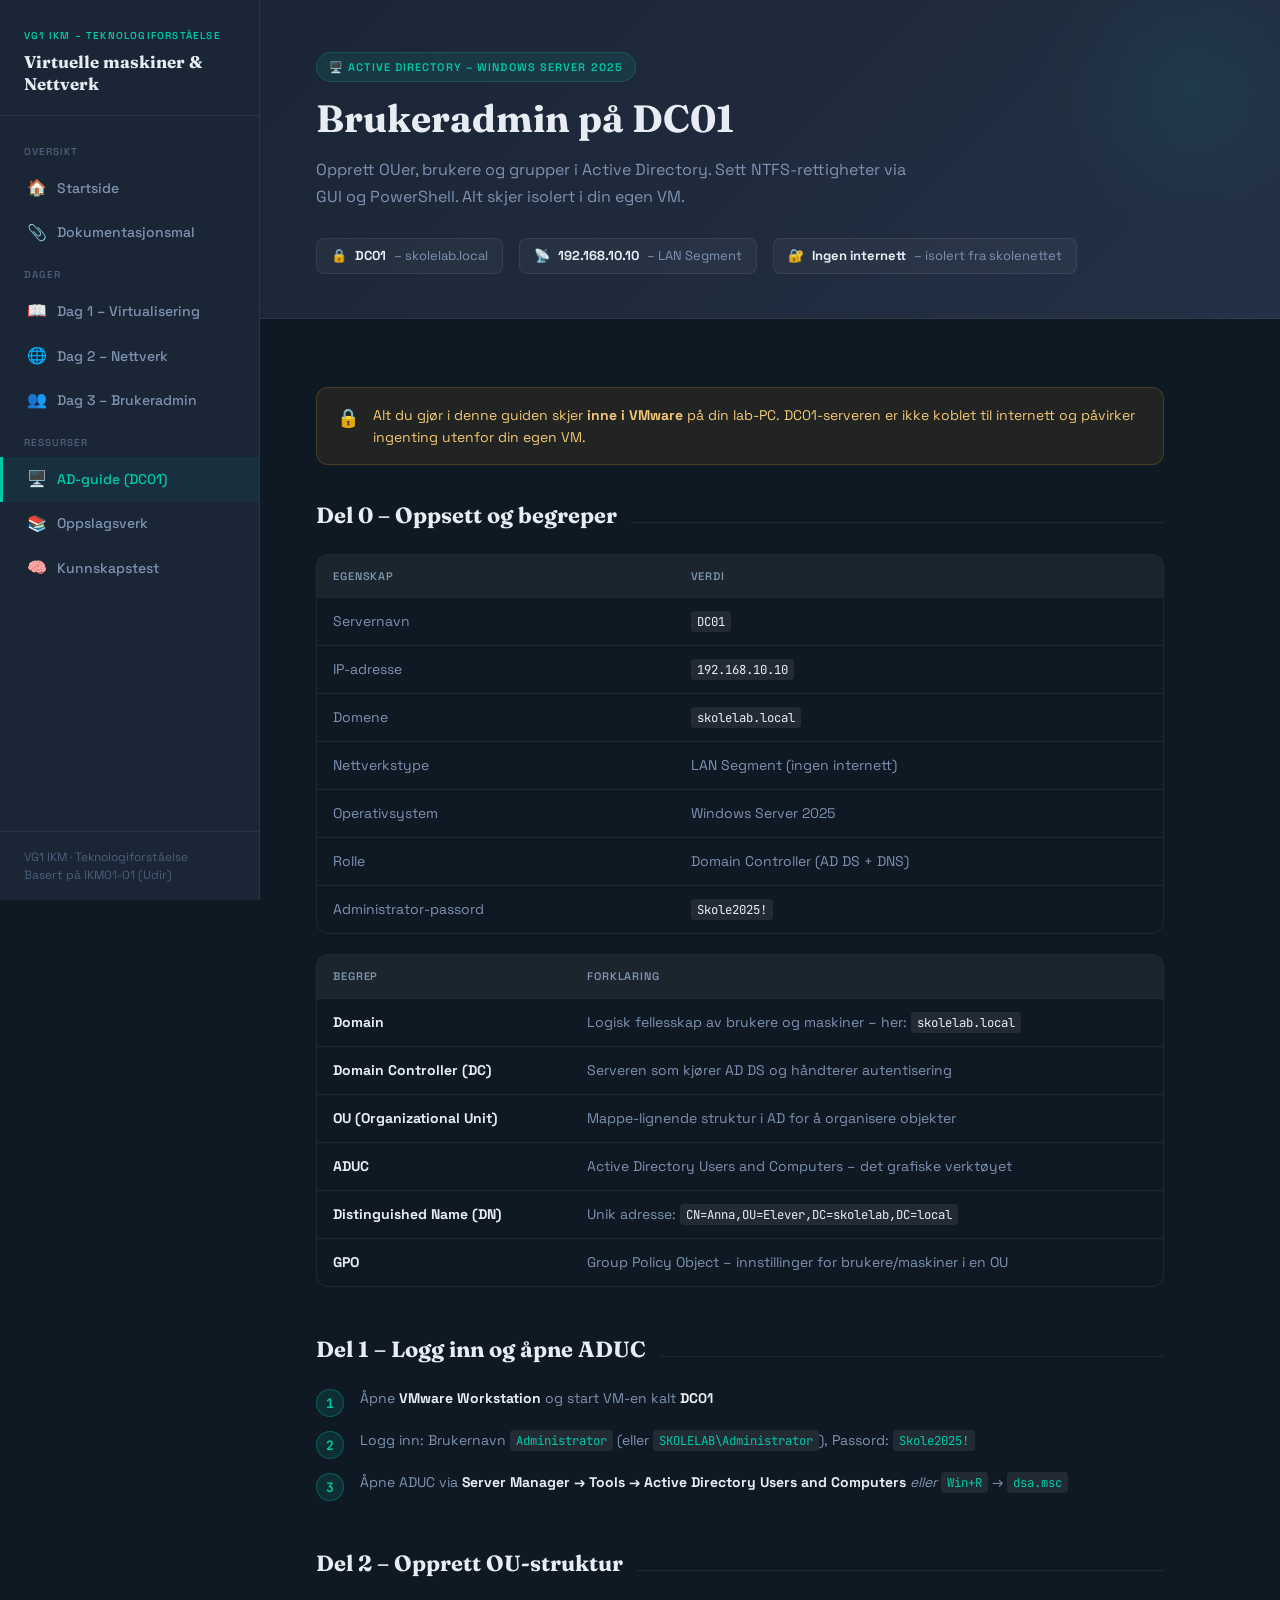
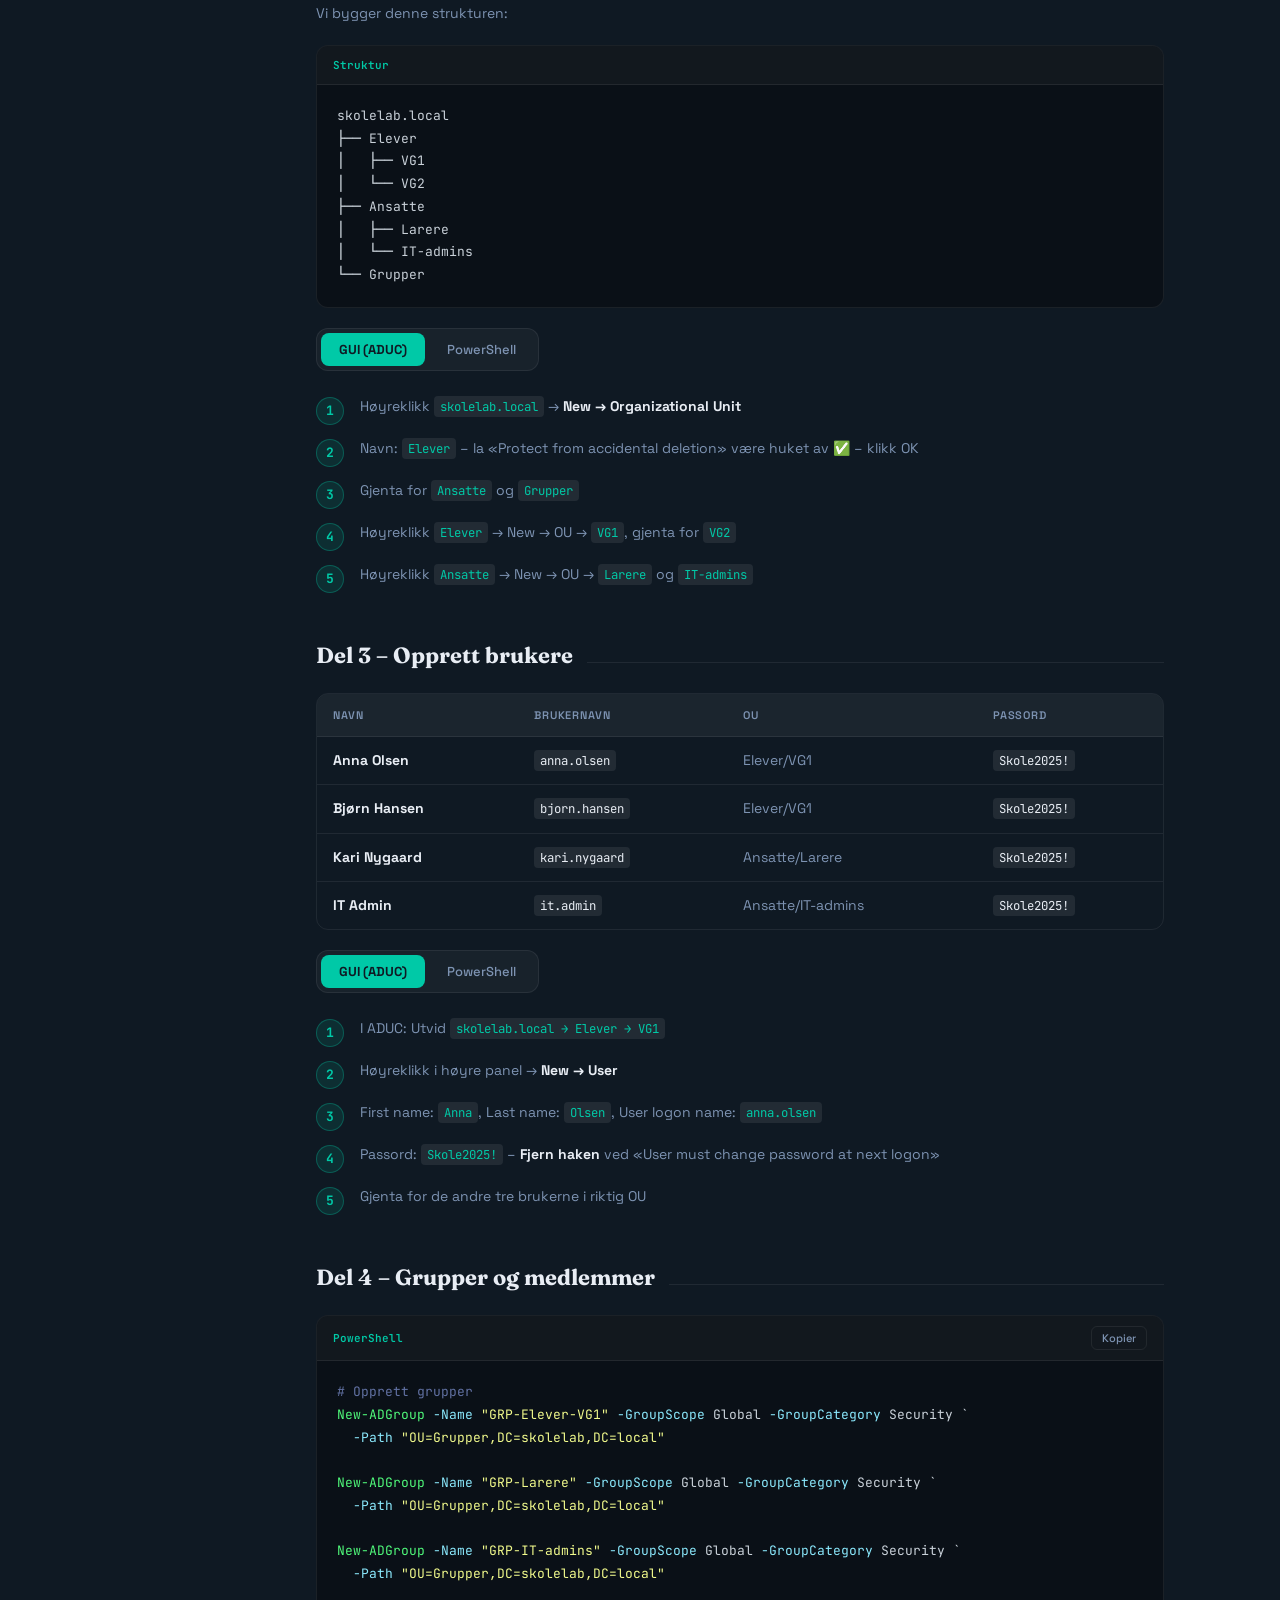
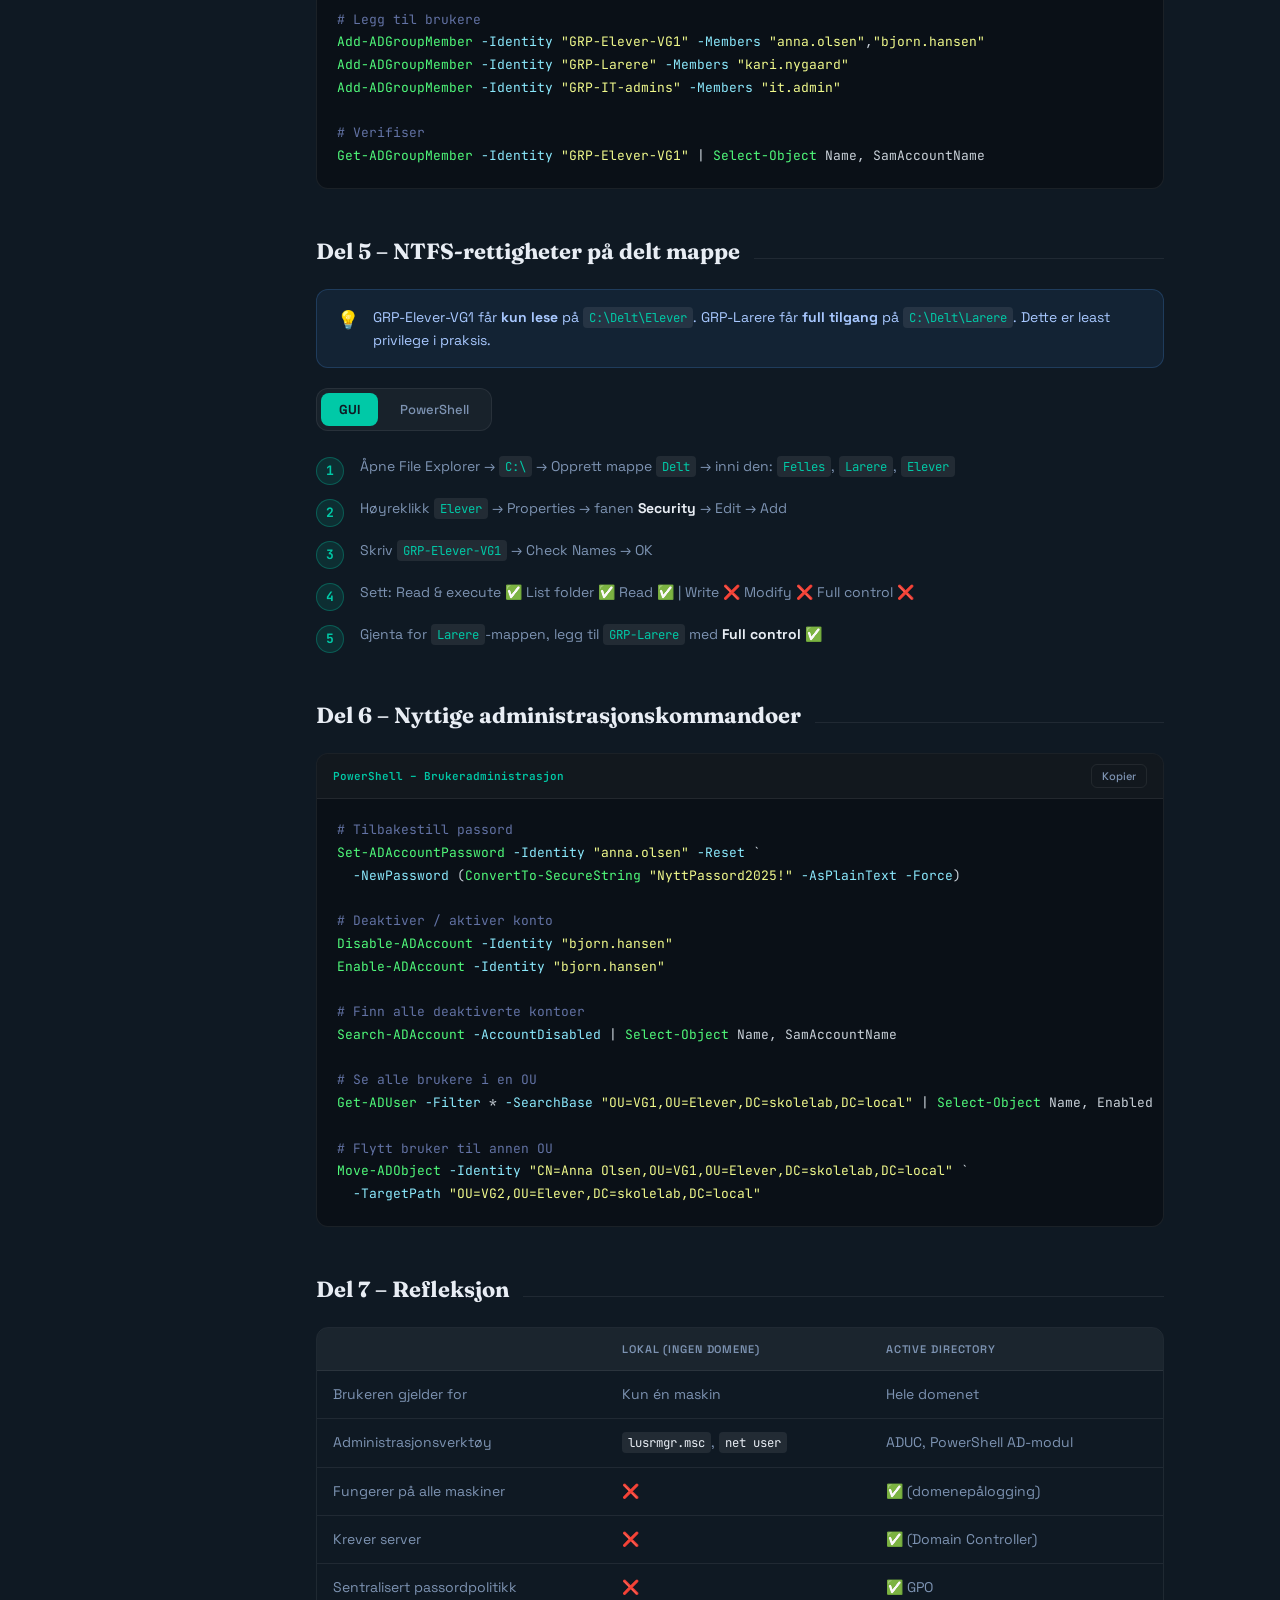
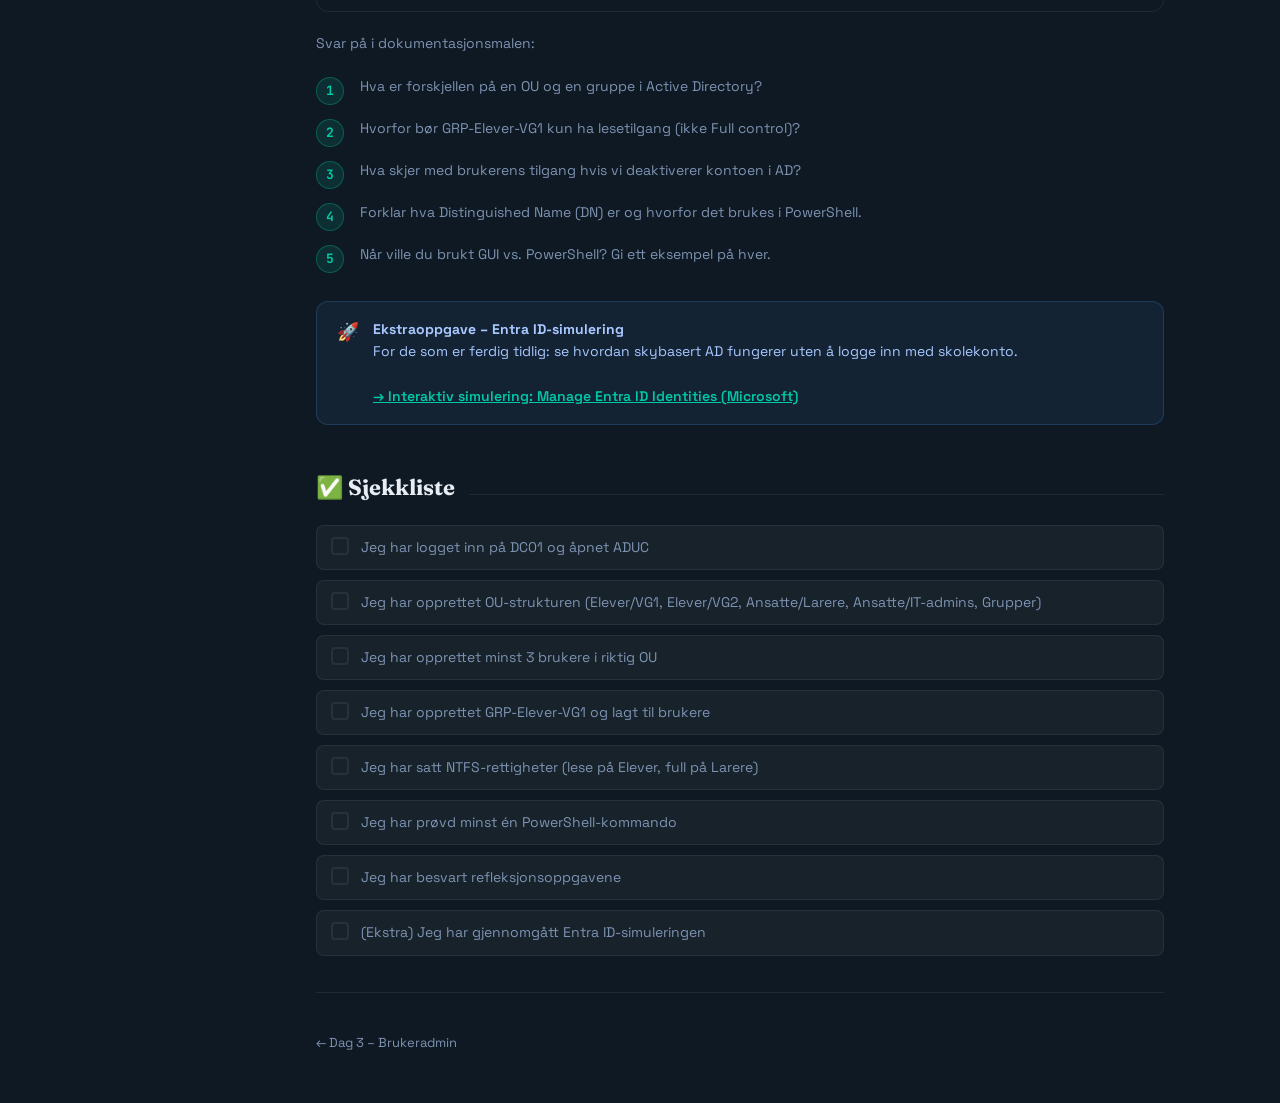
==== commit 7ee095a4: "Comprehensive update: readability, content parity with Notion, nav order - Move Kunnskapstest to bot" ====
--- a/ad-guide.html
+++ b/ad-guide.html
@@ -13,7 +13,6 @@
     <nav class="sidebar-nav">
       <div class="nav-section-label">Oversikt</div>
       <a href="index.html" class="nav-link"><span class="icon">🏠</span> Startside</a>
-      <a href="kunnskapstest.html" class="nav-link"><span class="icon">🧠</span> Kunnskapstest</a>
       <a href="dokumentasjonsmal.html" class="nav-link"><span class="icon">📎</span> Dokumentasjonsmal</a>
       <div class="nav-section-label">Dager</div>
       <a href="dag1.html" class="nav-link"><span class="icon">📖</span> Dag 1 – Virtualisering</a>
@@ -22,6 +21,7 @@
       <div class="nav-section-label">Ressurser</div>
       <a href="ad-guide.html" class="nav-link active"><span class="icon">🖥️</span> AD-guide (DC01)</a>
       <a href="oppslagsverk.html" class="nav-link"><span class="icon">📚</span> Oppslagsverk</a>
+      <a href="kunnskapstest.html" class="nav-link"><span class="icon">🧠</span> Kunnskapstest</a>
     </nav>
     <div class="sidebar-footer">VG1 IKM · Teknologiforståelse<br>Basert på IKM01-01 (Udir)</div>
   </aside>
--- a/css/style.css
+++ b/css/style.css
@@ -525,6 +525,7 @@
 
 /* ─── HAMBURGER / MOBILE ─── */
 .mobile-header { display: none; }
+.overlay { display: none; }
 
 /* ─── RESPONSIVE ─── */
 @media (max-width: 900px) {
@@ -593,3 +594,8 @@
 .text-amber { color: var(--amber); }
 .text-muted { color: var(--text-muted); }
 hr.divider { border: none; border-top: 1px solid var(--border); margin: 36px 0; }
+
+/* ─── TASK/THEORY SECTION DISTINCTION ─── */
+.task-section-header h2 { color: var(--amber); }
+.task-section-header .section-line { background: rgba(245,166,35,0.25); }
+.task-reminder { margin-bottom: 20px; }
